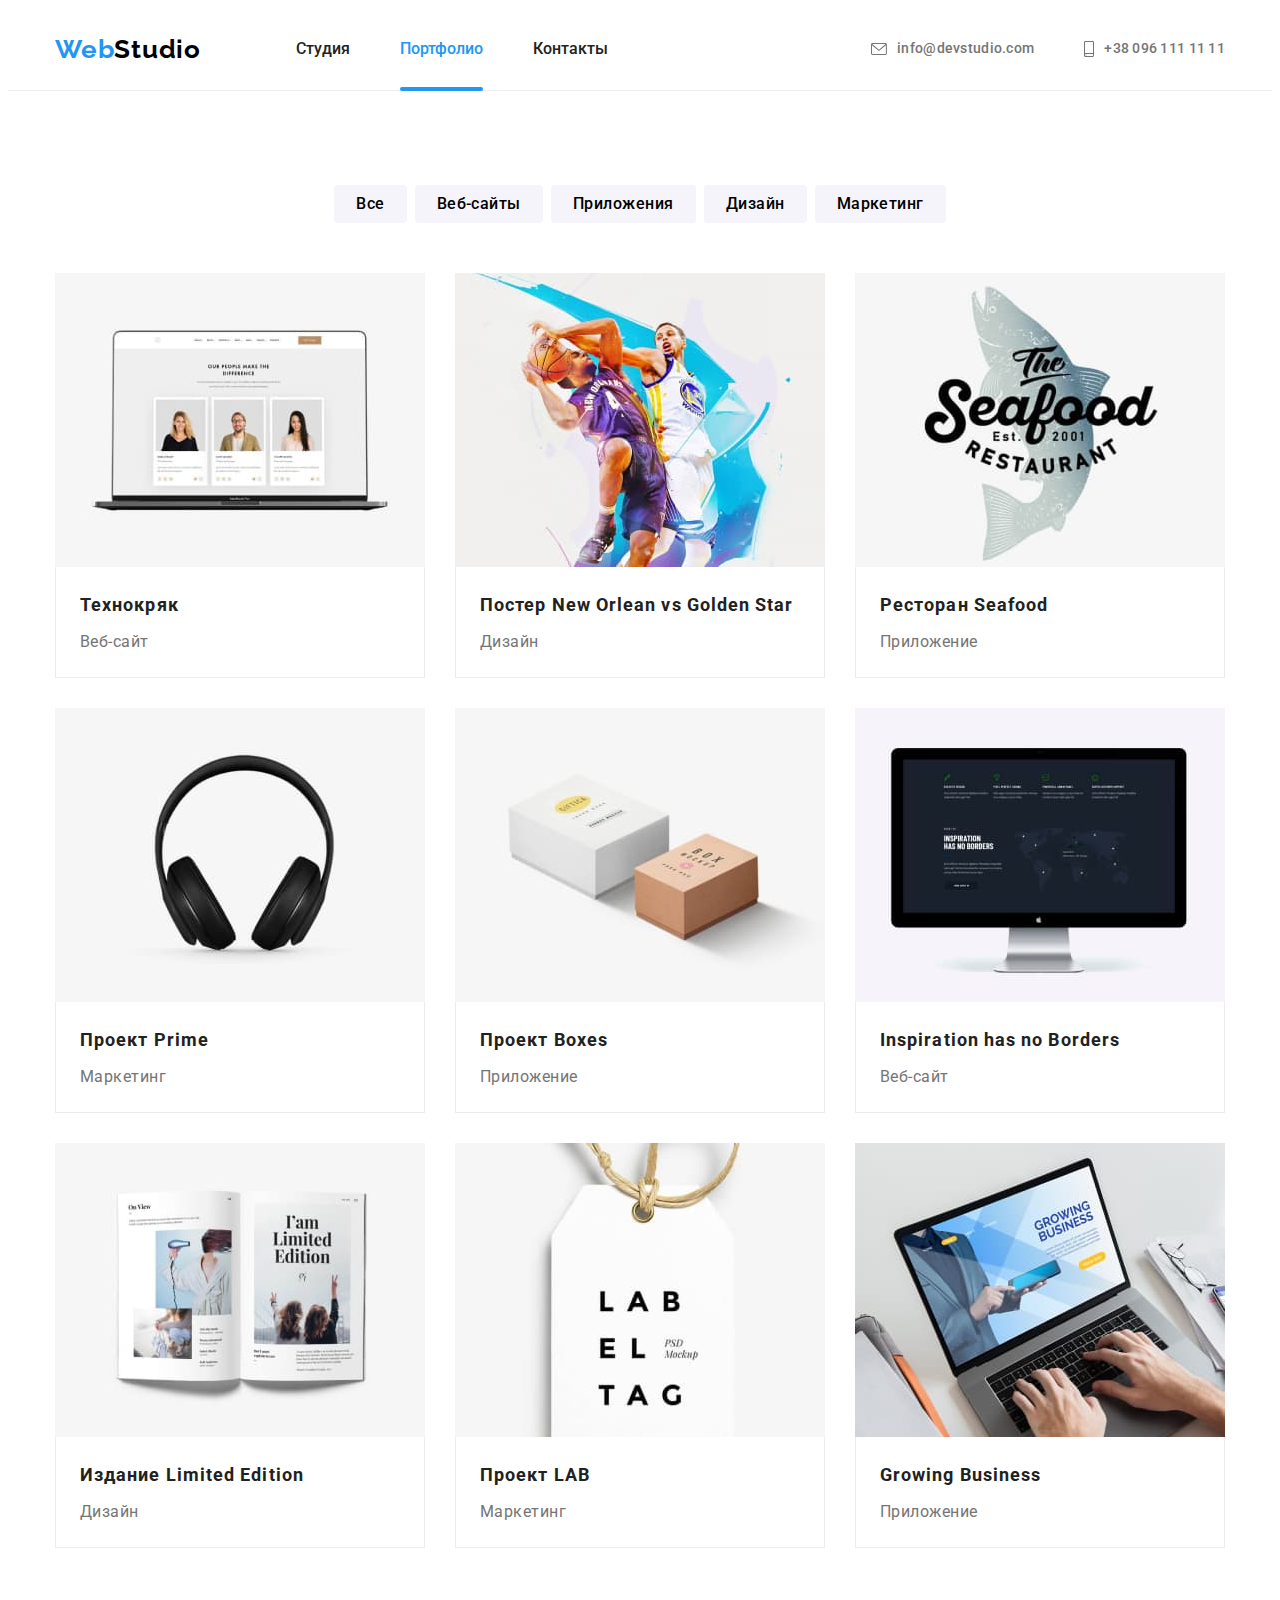
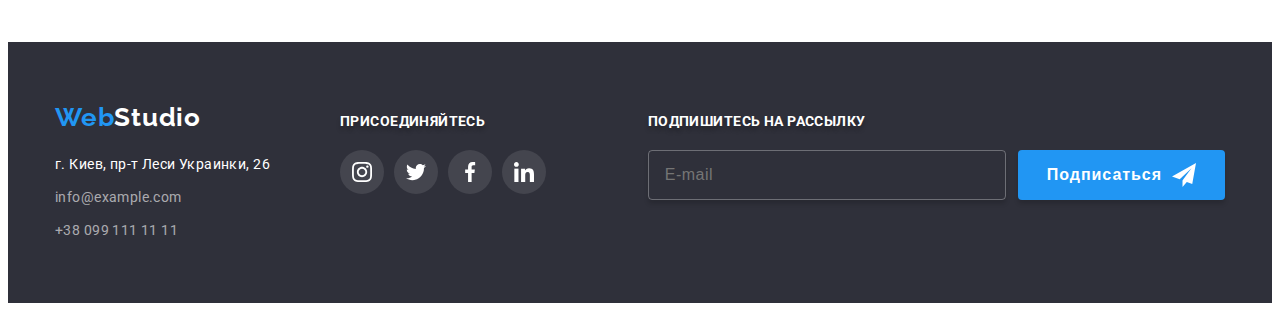
==== portfolio.html @ 084925da "створення" ====
<!DOCTYPE html>
<html lang="ru">

<head>
    <meta charset="UTF-8">
    <meta http-equiv="X-UA-Compatible" content="IE=edge">
    <meta name="viewport" content="width=device-width, initial-scale=1.0">
    <title>Portfolio</title>
    <link rel="preconnect" href="https://fonts.googleapis.com">
    <link rel="preconnect" href="https://fonts.gstatic.com" crossorigin>
    <link
        href="https://fonts.googleapis.com/css2?family=Raleway:wght@700&family=Roboto:wght@400;500;700;900&display=swap"
        rel="stylesheet" />
    <link rel="stylesheet" href="https://cdnjs.cloudflare.com/ajax/libs/modern-normalize/1.1.0/modern-normalize.min.css"
        integrity="sha512-wpPYUAdjBVSE4KJnH1VR1HeZfpl1ub8YT/NKx4PuQ5NmX2tKuGu6U/JRp5y+Y8XG2tV+wKQpNHVUX03MfMFn9Q=="
        crossorigin="anonymous" referrerpolicy="no-referrer" />
    <link rel="stylesheet" href="./css/main.min.css">

</head>

<body>
    <main>
        <!-- HEADER -->
        <header class="header">
            <div class="conteiner header-conteiner">
                <nav class="navigation">
                    <a class="logo link" lang="en" href="./"><span class="link logo-blue">Web</span>Studio</a>
                    <ul class="menu list">
                        <li class="nav-item">
                            <a class="link menu-link" href="index.html">Студия</a>
                        </li>
                        <li class="nav-item">
                            <a class="link menu-link current" href="">Портфолио</a>
                        </li>
                        <li class="nav-item">
                            <a class="link menu-link" href="">Контакты</a>
                        </li>
                    </ul>
                </nav>
                <ul class="contacts-link list">
                    <li class="header-contacts"><a class="mail-link link" href="mailto:info@devstudio.com"><svg
                                class="icon-contacts" width="16" height="12">
                                <use href="./imiges/svg/sprite.svg#icon-envelope"></use>
                            </svg>info@devstudio.com</a></li>
                    <li class="header-contacts"><a class="tel-link link" href="tel:+380961111111"><svg
                                class="icon-contacts" width="10" height="16">
                                <use href="./imiges/svg/sprite.svg#icon-smartphone"></use>
                            </svg>+38 096 111 11 11</a>
                    </li>
                </ul>
            </div>
        </header>
        <section class="section">
            <div class="conteiner">
                <h1 class="visualy-hidden">Портфоліо</h1>
                <!--panel button-->
                <h2 class="visualy-hidden">Панель кнопок</h2>
                <ul class="list menu-button">
                    <li class="btn-list">
                        <button class="btn menu-btn" type="button">Все</button>
                    </li>
                    <li class="btn-list">
                        <button class="btn menu-btn" type="button">Веб-сайты</button>
                    </li>
                    <li class="btn-list">
                        <button class="btn menu-btn" type="button">Приложения</button>
                    </li>
                    <li class="btn-list">
                        <button class="btn menu-btn" type="button">Дизайн</button>
                    </li>
                    <li class="btn-list">
                        <button class=" btn menu-btn" type="button">Маркетинг</button>
                    </li>
                </ul>
                <!--panel pictures-->
                <h2 class="visualy-hidden">Послуги що надаємо</h2>
                <ul class="menu-portfolio">
                    <li class="list portfolio-list">
                        <a class="link portfolio-list-link" href="#">
                            <div class="portfolio-wrapper">
                                <img src="./imiges/portfolio/img-1.jpg" alt="макет сайту на ноутбуку" width="370">
                                <p class="label-portfolio-text">Технокряк это современная площадка распространения
                                    коронавируса. Компании используют эту платформу для цифрового шпионажа и атак на
                                    защищённые сервера конкурентов.</p>
                            </div>
                            <div class="menu-item">
                                <h3 class="production">Технокряк</h3>
                                <p class="production-zone">Веб-сайт</p>
                            </div>
                        </a>
                    </li>
                    <li class="list portfolio-list">
                        <a class="link portfolio-list-link" href="#">
                            <div class="portfolio-wrapper">
                                <img src="./imiges/portfolio/img-2.jpg" alt="2 спортсмени з м'ячем" width="370">
                                <p class="label-portfolio-text">Lorem ipsum dolor sit amet consectetur adipisicing elit.
                                    Rem cumque ut atque odit perspiciatis earum doloribus labore harum laudantium!
                                    Architecto ipsa optio dolores alias, asperiores blanditiis sapiente reiciendis nam
                                    mollitia.</p>
                            </div>
                            <div class="menu-item">
                                <h3 class="production">Постер New Orlean vs Golden Star</h3>
                                <p class="production-zone">Дизайн</p>
                            </div>
                        </a>
                    </li>
                    <li class="list portfolio-list">
                        <a class="link portfolio-list-link" href="#">
                            <div class="portfolio-wrapper">
                                <img src="./imiges/portfolio/img-3.jpg" alt="логотип ресторану" width="370">
                                <p class="label-portfolio-text">Lorem ipsum, dolor sit amet consectetur adipisicing
                                    elit. In, porro qui esse
                                    quisquam, exercitationem illo maxime fugit mollitia ex totam dolore eos aliquam?
                                    Tenetur, dolorum itaque? Tempore, similique? Unde, dicta?</p>
                            </div>
                            <div class="menu-item">
                                <h3 class="production">Ресторан Seafood</h3>
                                <p class="production-zone">Приложение</p>
                            </div>
                        </a>
                    </li>
                    <li class="list portfolio-list">
                        <a class="link portfolio-list-link" href="#">
                            <div class="portfolio-wrapper">
                                <img src="./imiges/portfolio/img-4.jpg" alt="навушники" width="370">
                                <p class="label-portfolio-text">Lorem ipsum dolor sit amet, consectetur adipisicing
                                    elit. Enim iure minima officiis
                                    excepturi assumenda deleniti, et eius labore voluptate consequatur impedit facere
                                    optio itaque. Aliquam at laboriosam non dolorum doloremque!
                                </p>
                            </div>
                            <div class="menu-item">
                                <h3 class="production">Проект Prime</h3>
                                <p class="production-zone">Маркетинг</p>
                            </div>
                        </a>
                    </li>
                    <li class="list portfolio-list">
                        <a class="link portfolio-list-link" href="#">
                            <div class="portfolio-wrapper">
                                <img src="./imiges/portfolio/img-5.jpg" alt="2 коробки біла і коричнева" width="370">
                                <p class="label-portfolio-text">Lorem ipsum dolor sit amet consectetur adipisicing elit.
                                    Quibusdam laborum, expedita
                                    libero sunt corporis voluptate omnis natus at quos odio! Asperiores voluptatum
                                    placeat voluptatem dignissimos tempora, ipsam quos aliquid sunt.</p>
                            </div>
                            <div class="menu-item">
                                <h3 class="production">Проект Boxes</h3>
                                <p class="production-zone">Приложение</p>
                            </div>
                        </a>
                    </li>
                    <li class="list portfolio-list">
                        <a class="link portfolio-list-link" href="#">
                            <div class="portfolio-wrapper">
                                <img src="./imiges/portfolio/img-6.jpg" alt="картинка на моніторі комп'ютера"
                                    width="370">
                                <p class="label-portfolio-text">Lorem ipsum dolor sit amet consectetur adipisicing elit.
                                    Fugiat laborum quidem et
                                    quisquam, sapiente neque incidunt? Asperiores, illo iusto pariatur ad numquam error
                                    omnis animi ut quasi quos tenetur dolores.</p>
                            </div>
                            <div class="menu-item">
                                <h3 class="production" lang="en">Inspiration has no Borders</h3>
                                <p class="production-zone">Веб-сайт</p>
                            </div>
                        </a>
                    </li>
                    <li class="list portfolio-list">
                        <a class="link portfolio-list-link" href="#">
                            <div class="portfolio-wrapper">
                                <img src="./imiges/portfolio/img-7.jpg" alt="журнал в розгорнотому виді" width="370">
                                <p class="label-portfolio-text">Lorem ipsum dolor sit amet, consectetur adipisicing
                                    elit. Facilis expedita inventore
                                    soluta fugiat, aliquid, vel veniam, voluptatibus itaque tempore enim iste impedit
                                    dicta adipisci esse iure? Culpa nam eius aspernatur.</p>
                            </div>
                            <div class="menu-item">
                                <h3 class="production">Издание Limited Edition</h3>
                                <p class="production-zone">Дизайн</p>
                            </div>
                        </a>
                    </li>
                    <li class="list portfolio-list">
                        <a class="link portfolio-list-link" href="#">
                            <div class="portfolio-wrapper">
                                <img src="./imiges/portfolio/img-8.jpg" alt="бірка від чогось" width="370">
                                <p class="label-portfolio-text">Lorem ipsum dolor sit amet, consectetur adipisicing
                                    elit. Rerum error a ut unde nemo
                                    temporibus quidem vero laudantium eius illo neque ex facere harum rem, nesciunt
                                    delectus. Sequi, magni id?</p>
                            </div>
                            <div class="menu-item">
                                <h3 class="production">Проект LAB</h3>
                                <p class="production-zone">Маркетинг</p>
                            </div>
                        </a>
                    </li>
                    <li class="list portfolio-list">
                        <a class="link portfolio-list-link" href="#">
                            <div class="portfolio-wrapper">
                                <img src="./imiges/portfolio/img-9.jpg" alt="людина працює з ноутбуком" width="370">
                                <p class="label-portfolio-text">Lorem ipsum dolor sit amet consectetur adipisicing elit.
                                    Eaque, perferendis odit.
                                    Illo omnis obcaecati ad pariatur tempora dolore quibusdam est fuga nam in alias
                                    provident ea, commodi odio temporibus aspernatur?</p>
                            </div>
                            <div class="menu-item">
                                <h3 class="production">Growing Business</h3>
                                <p class="production-zone">Приложение</p>
                            </div>
                        </a>
                    </li>
                </ul>
            </div>
        </section>
        <footer class="footer">
            <div class="conteiner footer-section">
                <div class="footer-section-nav">
                    <address class="footer-nav">
                        <a class="logo-foot link" lang="en" href="./"><span class="logo-blue link">Web</span>Studio</a>
                        <ul class="list footer-list ">
                            <li class="footer-item">
                                <a class="addres link" href="https://goo.gl/maps/UP7tp5dbjEetq2736" target="_blank"
                                    rel="noopener noreferrer">г. Киев,
                                    пр-т Леси Украинки, 26</a>
                            </li>
                            <li class="footer-item">
                                <a class="contacts link" href="mailto:info@example.com">info@example.com</a>
                            </li>
                            <li class="footer-item">
                                <a class="contacts link" href="tel:+380991111111">+38 099 111 11 11</a>
                            </li>
                        </ul>
                    </address>
                </div>
                <div class="footer-content">
                    <p class="footer-text">присоединяйтесь</p>
                    <ul class="social-list-footer">
                        <li class="list social-list-item">
                            <a href="" class="social-list-link-footer">
                                <svg class="social-list-icon">
                                    <use href="./imiges/svg/sprite.svg#icon-instagram"></use>
                                </svg>
                            </a>
                        </li>
                        <li class="list social-list-item">
                            <a href="" class="social-list-link-footer">
                                <svg class="social-list-icon">
                                    <use href="./imiges/svg/sprite.svg#icon-twitter"></use>
                                </svg>
                            </a>
                        </li>
                        <li class="list social-list-item">
                            <a href="" class="social-list-link-footer">
                                <svg class="social-list-icon">
                                    <use href="./imiges/svg/sprite.svg#icon-facebook"></use>
                                </svg>
                            </a>
                        </li>
                        <li class="list social-list-item">
                            <a href="" class="social-list-link-footer">
                                <svg class="social-list-icon">
                                    <use href="./imiges/svg/sprite.svg#icon-linkedin"></use>
                                </svg>
                            </a>
                        </li>
                    </ul>
                </div>
                <div class="footer-form">
                    <p class="footer-text">Подпишитесь на рассылку</p>
                    <form class="footer-form-label">
                        <label>
                            <input class="footer-input" type="email" name="user-mail" required placeholder="E-mail" />
                        </label>
                        <button class="footer-button" type="submit">Подписаться
                            <svg class="footer-icon" width="24" height="24">
                                <use href="./imiges/svg/sprite.svg#icon-send"></use>
                            </svg>
                        </button>
                    </form>
                </div>
            </div>
        </footer>
    </main>
</body>

</html>
---- css/main.min.css ----
:root{--main-font:"Roboto", sans-serif;--secondary-font:"Raleway", sans-serif;--text-color:#000;--main-color: #212121;--secondary-color: #ffffff;--accent-color: #2196f3;--p-text-color: #757575;--hero-footer-color: #2f303a;--our-team-color: #f5f4fa;--footer-link-color: rgba(255, 255, 255, 0.6);--border-color: #ececec;--description-color: #a8a8a8;--label-background-color: rgba(33, 150, 243, 0.9);--button-focus-color: #188ce8;--animation: 250ms cubic-bezier(0.4, 0, 0.2, 1)}.visualy-hidden{position:absolute;clip:rect(0 0 0 0);width:1px;height:1px;margin:-1px}html{box-sizing:border-box}*,*::after,*::before{box-sizing:inherit}h1,h2,h3,h4,h5,h6,p{margin-top:0;margin-bottom:0}ul,ol{margin-top:0;margin-bottom:0;padding-left:0}.list{list-style:none}.link{text-decoration:none;color:inherit}img{display:block;max-width:100%;height:auto}address{font-style:normal}text{color:var(--main-color)}body{font-family:var(--main-font)}.section{padding-top:94px;padding-bottom:94px}.conteiner{width:1200px;margin:0 auto;padding-left:15px;padding-right:15px}.section-title{margin-bottom:50px;font-weight:700;font-size:36px;line-height:1.16;text-align:center;letter-spacing:0.03em}.btn{display:block;font-family:inherit;border:none;background-color:transparent;cursor:pointer;color:inherit}.logo{margin-right:95px;font-family:var(--secondary-font);font-weight:700;font-size:26px;line-height:1.19;letter-spacing:0.03em;color:var(--text-color)}.backdrop{position:fixed;top:0;left:0;width:100vw;height:100vh;background-color:rgba(0,0,0,0.2);transition:opacity var(--animation),visibility var(--animation)}.is-hidden{opacity:0;visibility:hidden;pointer-events:none}.modal{position:absolute;top:50%;left:50%;transform:translate(-50%, -50%);width:528px;height:580px;background:var(--secondary-color);box-shadow:0px 1px 3px rgba(0,0,0,0.12),0px 1px 1px rgba(0,0,0,0.14),0px 2px 1px rgba(0,0,0,0.2);border-radius:4px;padding:40px}.close-btn{position:absolute;top:8px;right:8px;width:30px;height:30px;border-radius:50%;padding:0;background-color:transparent;border:1px solid rgba(0,0,0,0.1);cursor:pointer}.icon-close{display:block;margin:0 auto}.icon-close:hover,.icon-close:focus{fill:var(--accent-color)}.modal-form{display:flex;flex-direction:column}.modal-form-head{font-weight:700;font-size:20px;line-height:1.15;text-align:center;letter-spacing:0.03em;margin-bottom:16px;color:var(--main-color)}.modal-form-field{font-size:12px;line-height:1.16;letter-spacing:0.01em;margin-bottom:12px;display:block;color:var(--p-text-color)}.modal-form-input-wrapper{position:relative;display:block}.modal-label{display:block;margin-top:4px;margin-bottom:4px}.modal-form-input{width:100%;height:40px;border:1px solid rgba(33,33,33,0.2);border-radius:4px;padding-left:42px;cursor:pointer;transition:border-color var(--animation)}.modal-form-input:hover,.modal-form-input:focus{outline:none;border-color:var(--accent-color)}.modal-form-icon{position:absolute;left:12px;top:50%;transform:translateY(-50%);display:block;cursor:pointer;transition:var(--animation)}.modal-form-input:hover+.modal-form-icon,.modal-form-input:focus+.modal-form-icon{fill:var(--accent-color)}.modal-form-message{width:100%;height:120px;margin-top:4px;border:1px solid rgba(33,33,33,0.2);border-radius:4px;padding:12px 16px;resize:none;cursor:pointer;transition:border-color var(--animation)}.modal-form-message:hover,.modal-form-message:focus{outline:none;border-color:var(--accent-color)}.modal-form-message::placeholder{line-height:1.14;letter-spacing:0.01em;color:rgba(117,117,117,0.5)}.modal-checkbox:checked+.modal-checkbox-label::before{background-image:url(../imiges/svg/icon-check.svg);border:none}.modal-checkbox:focus+.modal-checkbox-label::before{outline:1px solid var(--accent-color)}.modal-checkbox{border:2px solid var(--p-text-color)}.modal-checkbox-label{font-family:Roboto;font-weight:400;line-height:1.71;letter-spacing:0.03em;font-size:14px;color:var(--p-text-color);display:flex;align-items:center;justify-content:center;margin-bottom:20px;background-position:center;background-size:cover;background-repeat:no-repeat}.modal-checkbox-label::before{display:block;content:'';width:15px;height:14px;border:1px solid var(--p-text-color);cursor:pointer;border-radius:2px;margin-right:7px}.modal-label-link{line-height:1.71;letter-spacing:0.03em;text-decoration-line:underline;color:var(--accent-color)}.modal-form-btn{background:var(--accent-color);box-shadow:0px 4px 4px rgba(0,0,0,0.15);border-radius:4px;font-family:Roboto;border:none;font-weight:700;font-size:16px;line-height:1.87;letter-spacing:0.06em;color:var(--secondary-color);margin:0 auto;padding:10px 55px;cursor:pointer;transition:box-shadow var(--animation),background var(--animation)}.modal-form-btn:hover,.modal-form-btn:focus{background:var(--button-focus-color)}.header{background-color:var(--secondary-color);border-bottom:1px solid var(--border-color)}.header-conteiner{display:flex;align-items:center;margin-left:auto}.navigation{display:flex;align-items:center}.logo-blue{color:var(--accent-color)}.menu{display:flex;align-items:center}.contacts-link{display:flex;align-items:center;margin-left:auto}.header-contacts+.header-contacts{margin-left:50px}.menu-list{display:inline-block}.nav-item+.nav-item{margin-left:50px}.menu-link{display:block;padding-top:32px;padding-bottom:32px;font-weight:500;line-height:1.14;color:var(--main-color);position:relative;transition:color var(--animation)}.menu-link:hover,.menu-link:focus{color:var(--accent-color)}.menu-link.current{color:var(--accent-color)}.mail-link,.tel-link{display:flex;align-items:center;font-weight:500;font-size:14px;line-height:1.14;letter-spacing:0.02em;color:var(--p-text-color);transition:color var(--animation)}.mail-link:hover,.mail-link:focus,.tel-link:hover,.tel-link:focus{color:var(--accent-color);fill:var(--accent-color)}.icon-contacts{margin:0 10px 0 0;fill:currentColor}.current::after{content:'';display:block;position:absolute;width:100%;height:4px;background-color:var(--accent-color);bottom:-1px;border-radius:2px}.hero{background:var(--hero-footer-color);padding-top:200px;padding-bottom:200px;background-image:linear-gradient(rgba(47,48,58,0.4), rgba(47,48,58,0.4)),url(../imiges/fontimige/img-hero.jpg);background-size:cover;background-position:center;background-repeat:no-repeat}.hero .conteiner{width:694px;text-align:center}.hero-title{margin-bottom:30px;font-weight:900;font-size:44px;line-height:1.36;letter-spacing:0.06em;text-transform:uppercase;color:var(--secondary-color)}.modal-btn{padding-top:10px 32px;margin:0 auto;font-weight:700;font-size:16px;line-height:1.87;letter-spacing:0.06em;color:var(--secondary-color);background-color:var(--accent-color);width:200px;height:50px;box-shadow:0px 4px 4px rgba(0,0,0,0.15);border-radius:4px;transition:background var(--animation),box-shadow var(--animation)}.modal-btn:hover,.modal-btn:focus{background:#188ce8}.icon-description{display:flex;align-items:center;justify-content:center;margin-bottom:30px;background-color:var(--our-team-color);height:120px}.about-title{display:flex}.about:not(:first-child){margin-left:30px}.content{display:block;flex-basis:calc((100% - 3 * 30px)/4)}.about-main{text-transform:uppercase;margin-bottom:10px;font-weight:700;font-size:14px;line-height:1.14;letter-spacing:0.03em}.about-main-text{font-weight:400;font-size:14px;line-height:1.71;letter-spacing:0.03em;color:var(--p-text-color)}.section-work{padding-bottom:94px}.working-moments{font-weight:700;font-size:36px;line-height:1.16;text-align:center;letter-spacing:0.03em}.working-title-list{display:flex;flex-basis:calc((100% -2*30px)/3);position:relative}.working-title-list:not(:first-child){margin-left:30px}.label{position:absolute;display:flex;align-items:center;justify-content:center;font-weight:700;line-height:1.14;letter-spacing:0.03em;text-transform:uppercase;background-color:rgba(47,48,58,0.8);color:var(--secondary-color);height:70px;width:100%;bottom:0}.team-list{display:flex}.team{font-weight:700;font-size:36px;line-height:1.16;text-align:center;letter-spacing:0.03em}.team-color{background-color:var(--our-team-color)}.team-list{display:flex;flex-wrap:wrap;flex-basis:calc((100% - 3*30px) / 4);margin-top:-30px;margin-left:-30px}.team-item{padding:30px;background-color:var(--secondary-color);text-align:center}.iteam-list{margin-top:30px;margin-left:30px;box-shadow:0px 1px 3px rgba(0,0,0,0.12),0px 1px 1px rgba(0,0,0,0.14),0px 2px 1px rgba(0,0,0,0.2);border-radius:0px 0px 4px 4px}.team-name{font-weight:500;font-size:16px;line-height:1.19;letter-spacing:0.03em;margin-bottom:10px}.time-position{margin-top:10px;font-size:16px;line-height:1.19;letter-spacing:0.03em;color:var(--p-text-color)}.social-list{display:flex;justify-content:space-between;margin-top:16px}.social-list-icon{width:20px;height:20px}.social-list-link{display:flex;justify-content:center;align-items:center;width:44px;height:44px;border-radius:50%;fill:currentColor;color:var(--description-color);transition:background-color var(--animation),fill var(--animation)}.social-list-link:hover,.social-list-link:focus{fill:var(--secondary-color);background-color:var(--accent-color)}.clients-list-item{margin-top:30px;margin-left:30px}.clients-list{display:flex;flex-wrap:wrap;flex-basis:calc((100% - 6*30px) / 6);margin-top:-30px;margin-left:-30px}.clients-link{display:flex;justify-content:center;align-items:center;width:170px;height:92px;fill:currentColor;color:var(--description-color);border:1px solid #afb1b8;border-radius:4px;transition:fill var(--animation),border-color var(--animation)}.clients-link:hover,.clients-link:focus{fill:var(--accent-color);border-color:var(--accent-color)}.footer{background-color:var(--hero-footer-color);padding-top:60px;padding-bottom:60px}.footer-section{display:flex;align-items:baseline}.footer-nav{margin-left:50px;margin:auto;font-style:inherit}.logo-foot{font-family:var(--secondary-font);font-weight:700;font-size:26px;line-height:1.19;letter-spacing:0.03em;color:var(--secondary-color)}.footer-list{margin-top:20px}.footer-item:not(:first-child){margin-top:9px}.contacts,.addres{font-style:normal;font-weight:400;font-size:14px;line-height:1.71;letter-spacing:0.03em;transition:color var(--animation)}.addres{color:var(--secondary-color)}.contacts{color:var(--footer-link-color)}.addres:hover,.addres:focus{color:var(--secondary-color)}.contacts:hover,.contacts:focus{color:var(--secondary-color)}.footer-content{margin-left:70px}.footer-text{font-weight:700;font-size:14px;line-height:1.14;letter-spacing:0.03em;text-transform:uppercase;color:var(--secondary-color);text-shadow:#000000 1px 1px 0, #000000 -1px -1px 0, #000000 -1px 1px 0, #000000 1px -1px 0;text-shadow:0px 4px 4px rgba(0,0,0,0.25)}.social-list-footer{display:flex;width:206px;justify-content:space-between;margin-top:20px}.social-list-link-footer{display:flex;justify-content:center;align-items:center;width:44px;height:44px;border-radius:50%;background-color:rgba(255,255,255,0.1);fill:var(--secondary-color);color:var(--contrast-color);transition:background-color var(--animation)}.social-list-link-footer:hover,.social-list-link-footer:focus{fill:var(--secondary-color);background-color:var(--accent-color)}.footer-form{margin-left:auto}.footer-form-label{display:flex;align-items:center;margin-top:20px}.footer-input{background-color:inherit;border:1px solid rgba(255,255,255,0.3);box-shadow:0px 4px 4px rgba(0,0,0,0.15);border-radius:4px;width:358px;height:50px;padding-left:16px;font-size:16px;line-height:1.25;letter-spacing:0.03em;color:var(--secondary-color);display:flex;align-items:center}.footer-button{display:inline-flex;align-items:center;background:var(--accent-color);padding:10px 29px;box-shadow:0px 4px 4px rgba(0,0,0,0.15);border-radius:4px;font-weight:700;font-size:16px;line-height:1.87;letter-spacing:0.06em;color:var(--secondary-color);cursor:pointer;margin-left:12px;border:none;transition:box-shadow var(--animation),background var(--animation)}.footer-button:focus,.footer-button:hover{box-shadow:0px 4px 4px rgba(0,0,0,0.15);background:var(--button-focus-color)}.footer-icon{fill:var(--secondary-color);margin-left:10px}.menu-button{display:flex;justify-content:center;margin-bottom:50px}.btn-list:not(:first-child){margin-left:8px}.menu-link.current{color:var(--accent-color)}.menu-btn{font-family:var(--main-font);padding:6px 22px;font-weight:500;font-size:16px;line-height:1.62;letter-spacing:0.03em;background:var(--our-team-color);border-radius:4px;transition:background var(--animation),box-shadow var(--animation),color var(--animation)}.menu-btn:hover,.menu-btn:focus{background-color:var(--accent-color);box-shadow:0px 3px 1px rgba(0,0,0,0.1),0px 1px 2px rgba(0,0,0,0.08),0px 2px 2px rgba(0,0,0,0.12);color:var(--secondary-color)}.btn-list.current{background:var(--accent-color);color:var(--secondary-color)}.menu-portfolio{display:flex;flex-wrap:wrap;margin-left:-30px;margin-top:-30px}.portfolio-list{margin-left:30px;margin-top:30px;flex-basis:calc((100% - 90px) / 3)}.portfolio-list-link{display:block;transition:background var(--animation),box-shadow var(--animation)}.portfolio-list-link:hover,.portfolio-list-link:focus{background:var(--contrast-color);box-sizing:border-box;box-shadow:0px 1px 1px rgba(0,0,0,0.12),0px 4px 4px rgba(0,0,0,0.06),1px 4px 6px rgba(0,0,0,0.16)}.portfolio-wrapper{position:relative;overflow:hidden}.label-portfolio-text{font-size:18px;line-height:1.56;background-color:var(--label-background-color);letter-spacing:0.03em;color:#ffffff;position:absolute;top:0;left:0;width:100%;height:100%;overflow:hidden;transform:translateY(101%);transition:transform var(--animation);padding:63px 24px}.portfolio-list-link:hover .label-portfolio-text,.portfolio-list-link:focus .label-portfolio-text{transform:translateY(0%)}.menu-item{padding:20px 24px;border-left:1px solid var(--border-color);border-right:1px solid var(--border-color);border-bottom:1px solid var(--border-color)}.production{margin-bottom:4px;font-weight:700;font-size:18px;line-height:2;letter-spacing:0.06em;color:var(--main-color)}.production-zone{font-size:16px;line-height:1.88;letter-spacing:0.03em;color:var(--p-text-color)}
/*# sourceMappingURL=main.min.css.map */
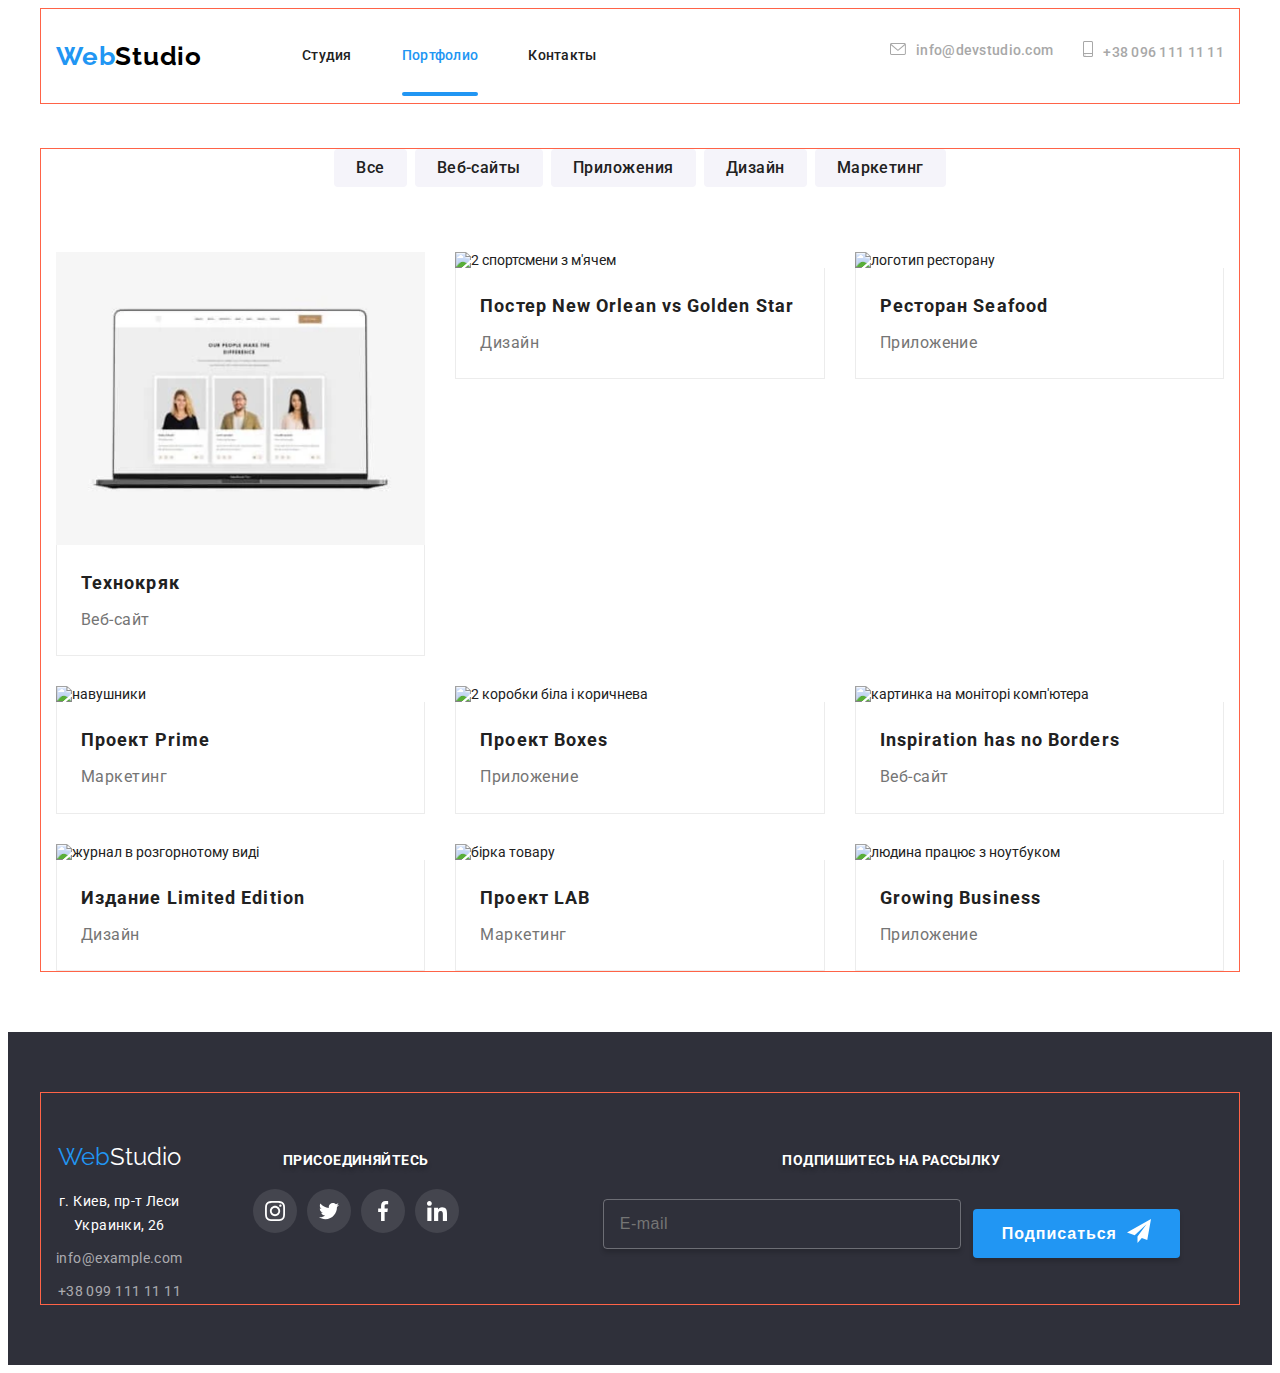
==== commit ac381938: "дз8" ====
--- a/portfolio.html
+++ b/portfolio.html
@@ -18,11 +18,11 @@
 
 </head>
 
-<body>
+<body style="overflow-x: hidden;">
     <main>
         <!-- HEADER -->
         <header class="header">
-            <div class="conteiner header-conteiner">
+            <div class="container header-container">
                 <nav class="navigation">
                     <a class="logo link" lang="en" href="./"><span class="link logo-blue">Web</span>Studio</a>
                     <ul class="menu list">
@@ -50,8 +50,8 @@
                 </ul>
             </div>
         </header>
-        <section class="section">
-            <div class="conteiner">
+        <section class="section portfolio-section">
+            <div class="container">
                 <h1 class="visualy-hidden">Портфоліо</h1>
                 <!--panel button-->
                 <h2 class="visualy-hidden">Панель кнопок</h2>
@@ -74,11 +74,33 @@
                 </ul>
                 <!--panel pictures-->
                 <h2 class="visualy-hidden">Послуги що надаємо</h2>
-                <ul class="menu-portfolio">
-                    <li class="list portfolio-list">
-                        <a class="link portfolio-list-link" href="#">
-                            <div class="portfolio-wrapper">
-                                <img src="./imiges/portfolio/img-1.jpg" alt="макет сайту на ноутбуку" width="370">
+                <ul class="menu-portfolio   ">
+                    <li class="list portfolio-list">
+                        <a class="link portfolio-list-link" href="#">
+                            <div class="portfolio-wrapper">
+                                <picture>
+                                    <source media="(min-width: 1200px)" srcset="
+                                        ./images/desktope/portfolio/img_desktope.webp   1x,
+                                        ./images/desktope/portfolio/img_desktope@2x.webp 2x
+                                        " type="image/webp" />
+                                    <source media="(min-width: 1200px)" srcset="
+                                        ./images/desktope/portfolio/img_desktope.jpg    1x,
+                                        ./images/desktope/portfolio/img_desktope.@2x.jpg 2x" />
+                                    <source media="(min-width: 768px)" srcset="
+                                        ./images/tablet/portfolio/img_tablet.webp    1x,
+                                        ./images/tablet/portfolio/img_tablet.webp 2x
+                                        " type="image/webp" />
+                                    <source media="(min-width: 768px)" srcset="
+                                        ./images/tablet/portfolio/img_tablet.jpg    1x,
+                                        ./images/tablet/portfolio/img_tablet@2x.jpg 2x" />
+                                    <source media="(min-width:260px)" srcset="
+                                        ./images/mobile/portfolio/img_mobile.webp    1x,
+                                        ./images/mobile/portfolio/img_mobile@2x.webp 2x" type="image/webp" />
+                                    <source media="(min-width:260px)" srcset="
+                                        ./images/mobile/portfolio/img_mobile.jpg    1x,
+                                        ./images/mobile/portfolio/img_mobile@2x.jpg 2x" />
+                                    <img src="./images/mobile/portfolio/img_mobile.jpg" alt="макет сайту на ноутбуку">
+                                </picture>
                                 <p class="label-portfolio-text">Технокряк это современная площадка распространения
                                     коронавируса. Компании используют эту платформу для цифрового шпионажа и атак на
                                     защищённые сервера конкурентов.</p>
@@ -92,7 +114,30 @@
                     <li class="list portfolio-list">
                         <a class="link portfolio-list-link" href="#">
                             <div class="portfolio-wrapper">
-                                <img src="./imiges/portfolio/img-2.jpg" alt="2 спортсмени з м'ячем" width="370">
+                                <picture>
+                                    <source media="(min-width: 1200px)" srcset="
+                                        ./images/desktope/portfolio/img_desktope1.webp    1x,
+                                        ./images/desktope/portfolio/img_desktope1@2x.webp 2x
+                                        " type="image/webp" />
+                                    <source media="(min-width: 1200px)" srcset="
+                                        ./images/desktope/portfolio/img_desktope1.jpg    1x,
+                                        ./images/desktope/portfolio/img_desktope1.@2x.jpg 2x" />
+                                    <source media="(min-width: 768px)" srcset="
+                                        ./images/tablet/portfolio/img_tablet1.webp    1x,
+                                        ./images/tablet/portfolio/img_tablet1@2x.webp 2x
+                                        " type="image/webp" />
+                                    <source media="(min-width: 768px)" srcset="
+                                        ./images/tablet/portfolio/img_tablet1.jpg    1x,
+                                        ./images/tablet/portfolio/img_tablet1@2x.jpg 2x" />
+                                    <source media="(min-width:260px)" srcset="
+                                        ./images/mobile/portfolio/img_mobile1.webp    1x,
+                                        ./images/mobile/portfolio/img_mobile1@2x.webp 2x" type="image/webp" />
+                                    <source media="(min-width:260px)" srcset="
+                                        ./images/mobile/portfolio/img_mobile1.jpg    1x,
+                                        ./images/mobile/portfolio/img_mobile1@2x.jpg 2x" />
+                                    <img src="./images/mobile/portfolio/img_mobile1.jpg" alt="2 спортсмени з м'ячем">
+                                </picture>
+
                                 <p class="label-portfolio-text">Lorem ipsum dolor sit amet consectetur adipisicing elit.
                                     Rem cumque ut atque odit perspiciatis earum doloribus labore harum laudantium!
                                     Architecto ipsa optio dolores alias, asperiores blanditiis sapiente reiciendis nam
@@ -107,7 +152,29 @@
                     <li class="list portfolio-list">
                         <a class="link portfolio-list-link" href="#">
                             <div class="portfolio-wrapper">
-                                <img src="./imiges/portfolio/img-3.jpg" alt="логотип ресторану" width="370">
+                                <picture>
+                                    <source media="(min-width: 1200px)" srcset="
+                                        ./images/desktope/portfolio/img_desktope2.webp    1x,
+                                        ./images/desktope/portfolio/img_desktope2@2x.webp 2x
+                                        " type="image/webp" />
+                                    <source media="(min-width: 1200px)" srcset="
+                                        ./images/desktope/portfolio/img_desktope2.jpg    1x,
+                                        ./images/desktope/portfolio/img_desktope2.@2x.jpg 2x" />
+                                    <source media="(min-width: 768px)" srcset="
+                                        ./images/tablet/portfolio/img_tablet2.webp    1x,
+                                        ./images/tablet/portfolio/img_tablet2@2x.webp 2x
+                                        " type="image/webp" />
+                                    <source media="(min-width: 768px)" srcset="
+                                        ./images/tablet/portfolio/img_tablet2.jpg    1x,
+                                        ./images/tablet/portfolio/img_tablet2@2x.jpg 2x" />
+                                    <source media="(min-width:260px)" srcset="
+                                        ./images/mobile/portfolio/img_mobile2.webp    1x,
+                                        ./images/mobile/portfolio/img_mobile2@2x.webp 2x" type="image/webp" />
+                                    <source media="(min-width:260px)" srcset="
+                                        ./images/mobile/portfolio/img_mobile2.jpg    1x,
+                                        ./images/mobile/portfolio/img_mobile2@2x.jpg 2x" />
+                                    <img src="./images/mobile/portfolio/img_mobile2.jpg" alt="логотип ресторану">
+                                </picture>
                                 <p class="label-portfolio-text">Lorem ipsum, dolor sit amet consectetur adipisicing
                                     elit. In, porro qui esse
                                     quisquam, exercitationem illo maxime fugit mollitia ex totam dolore eos aliquam?
@@ -122,7 +189,29 @@
                     <li class="list portfolio-list">
                         <a class="link portfolio-list-link" href="#">
                             <div class="portfolio-wrapper">
-                                <img src="./imiges/portfolio/img-4.jpg" alt="навушники" width="370">
+                                <picture>
+                                    <source media="(min-width: 1200px)" srcset="
+                                        ./images/desktope/portfolio/img_desktope3.webp    1x,
+                                        ./images/desktope/portfolio/img_desktope3@2x.webp 2x
+                                        " type="image/webp" />
+                                    <source media="(min-width: 1200px)" srcset="
+                                        ./images/desktope/portfolio/img_desktope3.jpg    1x,
+                                        ./images/desktope/portfolio/img_desktope3.@2x.jpg 2x" />
+                                    <source media="(min-width: 768px)" srcset="
+                                        ./images/tablet/portfolio/img_tablet3.webp    1x,
+                                        ./images/tablet/portfolio/img_tablet3@2x.webp 2x
+                                        " type="image/webp" />
+                                    <source media="(min-width: 768px)" srcset="
+                                        ./images/tablet/portfolio/img_tablet3.jpg    1x,
+                                        ./images/tablet/portfolio/img_tablet3@2x.jpg 2x" />
+                                    <source media="(min-width:260px)" srcset="
+                                        ./images/mobile/portfolio/img_mobile3.webp    1x,
+                                        ./images/mobile/portfolio/img_mobile3@2x.webp 2x" type="image/webp" />
+                                    <source media="(min-width:260px)" srcset="
+                                        ./images/mobile/portfolio/img_mobile3.jpg    1x,
+                                        ./images/mobile/portfolio/img_mobile3@2x.jpg 2x" />
+                                    <img src="./images/mobile/portfolio/img_mobile3.jpg" alt="навушники">
+                                </picture>
                                 <p class="label-portfolio-text">Lorem ipsum dolor sit amet, consectetur adipisicing
                                     elit. Enim iure minima officiis
                                     excepturi assumenda deleniti, et eius labore voluptate consequatur impedit facere
@@ -138,7 +227,30 @@
                     <li class="list portfolio-list">
                         <a class="link portfolio-list-link" href="#">
                             <div class="portfolio-wrapper">
-                                <img src="./imiges/portfolio/img-5.jpg" alt="2 коробки біла і коричнева" width="370">
+                                <picture>
+                                    <source media="(min-width: 1200px)" srcset="
+                                        ./images/desktope/portfolio/img_desktope4.webp    1x,
+                                        ./images/desktope/portfolio/img_desktope4@2x.webp 2x
+                                        " type="image/webp" />
+                                    <source media="(min-width: 1200px)" srcset="
+                                        ./images/desktope/portfolio/img_desktope4.jpg    1x,
+                                        ./images/desktope/portfolio/img_desktope4.@2x.jpg 2x" />
+                                    <source media="(min-width: 768px)" srcset="
+                                        ./images/tablet/portfolio/img_tablet4.webp    1x,
+                                        ./images/tablet/portfolio/img_tablet4@2x.webp 2x
+                                        " type="image/webp" />
+                                    <source media="(min-width: 768px)" srcset="
+                                        ./images/tablet/portfolio/img_tablet4.jpg    1x,
+                                        ./images/tablet/portfolio/img_tablet4@2x.jpg 2x" />
+                                    <source media="(min-width:260px)" srcset="
+                                        ./images/mobile/portfolio/img_mobile4.webp    1x,
+                                        ./images/mobile/portfolio/img_mobile4@2x.webp 2x" type="image/webp" />
+                                    <source media="(min-width:260px)" srcset="
+                                        ./images/mobile/portfolio/img_mobile4.jpg    1x,
+                                        ./images/mobile/portfolio/img_mobile4@2x.jpg 2x" />
+                                    <img src="./images/mobile/portfolio/img_mobile4.jpg"
+                                        alt="2 коробки біла і коричнева">
+                                </picture>
                                 <p class="label-portfolio-text">Lorem ipsum dolor sit amet consectetur adipisicing elit.
                                     Quibusdam laborum, expedita
                                     libero sunt corporis voluptate omnis natus at quos odio! Asperiores voluptatum
@@ -153,8 +265,30 @@
                     <li class="list portfolio-list">
                         <a class="link portfolio-list-link" href="#">
                             <div class="portfolio-wrapper">
-                                <img src="./imiges/portfolio/img-6.jpg" alt="картинка на моніторі комп'ютера"
-                                    width="370">
+                                <picture>
+                                    <source media="(min-width: 1200px)" srcset="
+                                        ./images/desktope/portfolio/img_desktope5.webp    1x,
+                                        ./images/desktope/portfolio/img_desktope5@2x.webp 2x
+                                        " type="image/webp" />
+                                    <source media="(min-width: 1200px)" srcset="
+                                        ./images/desktope/portfolio/img_desktope5.jpg    1x,
+                                        ./images/desktope/portfolio/img_desktope5.@2x.jpg 2x" />
+                                    <source media="(min-width: 768px)" srcset="
+                                        ./images/tablet/portfolio/img_tablet5.webp    1x,
+                                        ./images/tablet/portfolio/img_tablet5@2x.webp 2x
+                                        " type="image/webp" />
+                                    <source media="(min-width: 768px)" srcset="
+                                        ./images/tablet/portfolio/img_tablet5.jpg    1x,
+                                        ./images/tablet/portfolio/img_tablet5@2x.jpg 2x" />
+                                    <source media="(min-width:260px)" srcset="
+                                        ./images/mobile/portfolio/img_mobile5.webp    1x,
+                                        ./images/mobile/portfolio/img_mobile5@2x.webp 2x" type="image/webp" />
+                                    <source media="(min-width:260px)" srcset="
+                                        ./images/mobile/portfolio/img_mobile5.jpg    1x,
+                                        ./images/mobile/portfolio/img_mobile5@2x.jpg 2x" />
+                                    <img src="./images/mobile/portfolio/img_mobile5.jpg"
+                                        alt="картинка на моніторі комп'ютера">
+                                </picture>
                                 <p class="label-portfolio-text">Lorem ipsum dolor sit amet consectetur adipisicing elit.
                                     Fugiat laborum quidem et
                                     quisquam, sapiente neque incidunt? Asperiores, illo iusto pariatur ad numquam error
@@ -169,7 +303,30 @@
                     <li class="list portfolio-list">
                         <a class="link portfolio-list-link" href="#">
                             <div class="portfolio-wrapper">
-                                <img src="./imiges/portfolio/img-7.jpg" alt="журнал в розгорнотому виді" width="370">
+                                <picture>
+                                    <source media="(min-width: 1200px)" srcset="
+                                        ./images/desktope/portfolio/img_desktope6.webp    1x,
+                                        ./images/desktope/portfolio/img_desktope6@2x.webp 2x
+                                        " type="image/webp" />
+                                    <source media="(min-width: 1200px)" srcset="
+                                        ./images/desktope/portfolio/img_desktope6.jpg    1x,
+                                        ./images/desktope/portfolio/img_desktope6.@2x.jpg 2x" />
+                                    <source media="(min-width: 768px)" srcset="
+                                        ./images/tablet/portfolio/img_tablet6.webp    1x,
+                                        ./images/tablet/portfolio/img_tablet6@2x.webp 2x
+                                        " type="image/webp" />
+                                    <source media="(min-width: 768px)" srcset="
+                                        ./images/tablet/portfolio/img_tablet6.jpg    1x,
+                                        ./images/tablet/portfolio/img_tablet6@2x.jpg 2x" />
+                                    <source media="(min-width:260px)" srcset="
+                                        ./images/mobile/portfolio/img_mobile6.webp    1x,
+                                        ./images/mobile/portfolio/img_mobile6@2x.webp 2x" type="image/webp" />
+                                    <source media="(min-width:260px)" srcset="
+                                        ./images/mobile/portfolio/img_mobile6.jpg    1x,
+                                        ./images/mobile/portfolio/img_mobile6@2x.jpg 2x" />
+                                    <img src="./images/mobile/portfolio/img_mobile6.jpg"
+                                        alt="журнал в розгорнотому виді">
+                                </picture>
                                 <p class="label-portfolio-text">Lorem ipsum dolor sit amet, consectetur adipisicing
                                     elit. Facilis expedita inventore
                                     soluta fugiat, aliquid, vel veniam, voluptatibus itaque tempore enim iste impedit
@@ -184,7 +341,29 @@
                     <li class="list portfolio-list">
                         <a class="link portfolio-list-link" href="#">
                             <div class="portfolio-wrapper">
-                                <img src="./imiges/portfolio/img-8.jpg" alt="бірка від чогось" width="370">
+                                <picture>
+                                    <source media="(min-width: 1200px)" srcset="
+                                        ./images/desktope/portfolio/img_desktope7.webp    1x,
+                                        ./images/desktope/portfolio/img_desktope7@2x.webp 2x
+                                        " type="image/webp" />
+                                    <source media="(min-width: 1200px)" srcset="
+                                        ./images/desktope/portfolio/img_desktope7.jpg    1x,
+                                        ./images/desktope/portfolio/img_desktope7.@2x.jpg 2x" />
+                                    <source media="(min-width: 768px)" srcset="
+                                        ./images/tablet/portfolio/img_tablet7.webp    1x,
+                                        ./images/tablet/portfolio/img_tablet7@2x.webp 2x
+                                        " type="image/webp" />
+                                    <source media="(min-width: 768px)" srcset="
+                                        ./images/tablet/portfolio/img_tablet7.jpg    1x,
+                                        ./images/tablet/portfolio/img_tablet7@2x.jpg 2x" />
+                                    <source media="(min-width:260px)" srcset="
+                                        ./images/mobile/portfolio/img_mobile7.webp    1x,
+                                        ./images/mobile/portfolio/img_mobile7@2x.webp 2x" type="image/webp" />
+                                    <source media="(min-width:260px)" srcset="
+                                        ./images/mobile/portfolio/img_mobile7.jpg    1x,
+                                        ./images/mobile/portfolio/img_mobile7@2x.jpg 2x" />
+                                    <img src="./images/mobile/portfolio/img_mobile7.jpg" alt="бірка товару">
+                                </picture>
                                 <p class="label-portfolio-text">Lorem ipsum dolor sit amet, consectetur adipisicing
                                     elit. Rerum error a ut unde nemo
                                     temporibus quidem vero laudantium eius illo neque ex facere harum rem, nesciunt
@@ -199,7 +378,30 @@
                     <li class="list portfolio-list">
                         <a class="link portfolio-list-link" href="#">
                             <div class="portfolio-wrapper">
-                                <img src="./imiges/portfolio/img-9.jpg" alt="людина працює з ноутбуком" width="370">
+                                <picture>
+                                    <source media="(min-width: 1200px)" srcset="
+                                        ./images/desktope/portfolio/img_desktope8.webp    1x,
+                                        ./images/desktope/portfolio/img_desktope8@2x.webp 2x
+                                        " type="image/webp" />
+                                    <source media="(min-width: 1200px)" srcset="
+                                        ./images/desktope/portfolio/img_desktope8.jpg    1x,
+                                        ./images/desktope/portfolio/img_desktope8.@2x.jpg 2x" />
+                                    <source media="(min-width: 768px)" srcset="
+                                        ./images/tablet/portfolio/img_tablet8.webp    1x,
+                                        ./images/tablet/portfolio/img_tablet8@2x.webp 2x
+                                        " type="image/webp" />
+                                    <source media="(min-width: 768px)" srcset="
+                                        ./images/tablet/portfolio/img_tablet8.jpg    1x,
+                                        ./images/tablet/portfolio/img_tablet8@2x.jpg 2x" />
+                                    <source media="(min-width:260px)" srcset="
+                                        ./images/mobile/portfolio/img_mobile8.webp    1x,
+                                        ./images/mobile/portfolio/img_mobile8@2x.webp 2x" type="image/webp" />
+                                    <source media="(min-width:260px)" srcset="
+                                        ./images/mobile/portfolio/img_mobile8.jpg    1x,
+                                        ./images/mobile/portfolio/img_mobile8@2x.jpg 2x" />
+                                    <img src="./images/mobile/portfolio/img_mobile8.jpg"
+                                        alt="людина працює з ноутбуком">
+                                </picture>
                                 <p class="label-portfolio-text">Lorem ipsum dolor sit amet consectetur adipisicing elit.
                                     Eaque, perferendis odit.
                                     Illo omnis obcaecati ad pariatur tempora dolore quibusdam est fuga nam in alias
@@ -215,7 +417,7 @@
             </div>
         </section>
         <footer class="footer">
-            <div class="conteiner footer-section">
+            <div class="container footer-section">
                 <div class="footer-section-nav">
                     <address class="footer-nav">
                         <a class="logo-foot link" lang="en" href="./"><span class="logo-blue link">Web</span>Studio</a>
@@ -226,10 +428,10 @@
                                     пр-т Леси Украинки, 26</a>
                             </li>
                             <li class="footer-item">
-                                <a class="contacts link" href="mailto:info@example.com">info@example.com</a>
+                                <a class="foot-contacts link" href="mailto:info@example.com">info@example.com</a>
                             </li>
                             <li class="footer-item">
-                                <a class="contacts link" href="tel:+380991111111">+38 099 111 11 11</a>
+                                <a class="foot-contacts link" href="tel:+380991111111">+38 099 111 11 11</a>
                             </li>
                         </ul>
                     </address>
@@ -240,28 +442,28 @@
                         <li class="list social-list-item">
                             <a href="" class="social-list-link-footer">
                                 <svg class="social-list-icon">
-                                    <use href="./imiges/svg/sprite.svg#icon-instagram"></use>
+                                    <use href="./images/sprite.svg#icon-instagram"></use>
                                 </svg>
                             </a>
                         </li>
                         <li class="list social-list-item">
                             <a href="" class="social-list-link-footer">
                                 <svg class="social-list-icon">
-                                    <use href="./imiges/svg/sprite.svg#icon-twitter"></use>
+                                    <use href="./images/sprite.svg#icon-twitter"></use>
                                 </svg>
                             </a>
                         </li>
                         <li class="list social-list-item">
                             <a href="" class="social-list-link-footer">
                                 <svg class="social-list-icon">
-                                    <use href="./imiges/svg/sprite.svg#icon-facebook"></use>
+                                    <use href="./images/sprite.svg#icon-facebook"></use>
                                 </svg>
                             </a>
                         </li>
                         <li class="list social-list-item">
                             <a href="" class="social-list-link-footer">
                                 <svg class="social-list-icon">
-                                    <use href="./imiges/svg/sprite.svg#icon-linkedin"></use>
+                                    <use href="./images/sprite.svg#icon-linkedin"></use>
                                 </svg>
                             </a>
                         </li>
@@ -271,11 +473,11 @@
                     <p class="footer-text">Подпишитесь на рассылку</p>
                     <form class="footer-form-label">
                         <label>
-                            <input class="footer-input" type="email" name="user-mail" required placeholder="E-mail" />
+                            <input class="footer-input" type="email" name="user-mail" placeholder="E-mail" required />
                         </label>
                         <button class="footer-button" type="submit">Подписаться
                             <svg class="footer-icon" width="24" height="24">
-                                <use href="./imiges/svg/sprite.svg#icon-send"></use>
+                                <use href="./images/sprite.svg#icon-send"></use>
                             </svg>
                         </button>
                     </form>
--- a/css/main.min.css
+++ b/css/main.min.css
@@ -1,2 +1,2 @@
-:root{--main-font:"Roboto", sans-serif;--secondary-font:"Raleway", sans-serif;--text-color:#000;--main-color: #212121;--secondary-color: #ffffff;--accent-color: #2196f3;--p-text-color: #757575;--hero-footer-color: #2f303a;--our-team-color: #f5f4fa;--footer-link-color: rgba(255, 255, 255, 0.6);--border-color: #ececec;--description-color: #a8a8a8;--label-background-color: rgba(33, 150, 243, 0.9);--button-focus-color: #188ce8;--animation: 250ms cubic-bezier(0.4, 0, 0.2, 1)}.visualy-hidden{position:absolute;clip:rect(0 0 0 0);width:1px;height:1px;margin:-1px}html{box-sizing:border-box}*,*::after,*::before{box-sizing:inherit}h1,h2,h3,h4,h5,h6,p{margin-top:0;margin-bottom:0}ul,ol{margin-top:0;margin-bottom:0;padding-left:0}.list{list-style:none}.link{text-decoration:none;color:inherit}img{display:block;max-width:100%;height:auto}address{font-style:normal}text{color:var(--main-color)}body{font-family:var(--main-font)}.section{padding-top:94px;padding-bottom:94px}.conteiner{width:1200px;margin:0 auto;padding-left:15px;padding-right:15px}.section-title{margin-bottom:50px;font-weight:700;font-size:36px;line-height:1.16;text-align:center;letter-spacing:0.03em}.btn{display:block;font-family:inherit;border:none;background-color:transparent;cursor:pointer;color:inherit}.logo{margin-right:95px;font-family:var(--secondary-font);font-weight:700;font-size:26px;line-height:1.19;letter-spacing:0.03em;color:var(--text-color)}.backdrop{position:fixed;top:0;left:0;width:100vw;height:100vh;background-color:rgba(0,0,0,0.2);transition:opacity var(--animation),visibility var(--animation)}.is-hidden{opacity:0;visibility:hidden;pointer-events:none}.modal{position:absolute;top:50%;left:50%;transform:translate(-50%, -50%);width:528px;height:580px;background:var(--secondary-color);box-shadow:0px 1px 3px rgba(0,0,0,0.12),0px 1px 1px rgba(0,0,0,0.14),0px 2px 1px rgba(0,0,0,0.2);border-radius:4px;padding:40px}.close-btn{position:absolute;top:8px;right:8px;width:30px;height:30px;border-radius:50%;padding:0;background-color:transparent;border:1px solid rgba(0,0,0,0.1);cursor:pointer}.icon-close{display:block;margin:0 auto}.icon-close:hover,.icon-close:focus{fill:var(--accent-color)}.modal-form{display:flex;flex-direction:column}.modal-form-head{font-weight:700;font-size:20px;line-height:1.15;text-align:center;letter-spacing:0.03em;margin-bottom:16px;color:var(--main-color)}.modal-form-field{font-size:12px;line-height:1.16;letter-spacing:0.01em;margin-bottom:12px;display:block;color:var(--p-text-color)}.modal-form-input-wrapper{position:relative;display:block}.modal-label{display:block;margin-top:4px;margin-bottom:4px}.modal-form-input{width:100%;height:40px;border:1px solid rgba(33,33,33,0.2);border-radius:4px;padding-left:42px;cursor:pointer;transition:border-color var(--animation)}.modal-form-input:hover,.modal-form-input:focus{outline:none;border-color:var(--accent-color)}.modal-form-icon{position:absolute;left:12px;top:50%;transform:translateY(-50%);display:block;cursor:pointer;transition:var(--animation)}.modal-form-input:hover+.modal-form-icon,.modal-form-input:focus+.modal-form-icon{fill:var(--accent-color)}.modal-form-message{width:100%;height:120px;margin-top:4px;border:1px solid rgba(33,33,33,0.2);border-radius:4px;padding:12px 16px;resize:none;cursor:pointer;transition:border-color var(--animation)}.modal-form-message:hover,.modal-form-message:focus{outline:none;border-color:var(--accent-color)}.modal-form-message::placeholder{line-height:1.14;letter-spacing:0.01em;color:rgba(117,117,117,0.5)}.modal-checkbox:checked+.modal-checkbox-label::before{background-image:url(../imiges/svg/icon-check.svg);border:none}.modal-checkbox:focus+.modal-checkbox-label::before{outline:1px solid var(--accent-color)}.modal-checkbox{border:2px solid var(--p-text-color)}.modal-checkbox-label{font-family:Roboto;font-weight:400;line-height:1.71;letter-spacing:0.03em;font-size:14px;color:var(--p-text-color);display:flex;align-items:center;justify-content:center;margin-bottom:20px;background-position:center;background-size:cover;background-repeat:no-repeat}.modal-checkbox-label::before{display:block;content:'';width:15px;height:14px;border:1px solid var(--p-text-color);cursor:pointer;border-radius:2px;margin-right:7px}.modal-label-link{line-height:1.71;letter-spacing:0.03em;text-decoration-line:underline;color:var(--accent-color)}.modal-form-btn{background:var(--accent-color);box-shadow:0px 4px 4px rgba(0,0,0,0.15);border-radius:4px;font-family:Roboto;border:none;font-weight:700;font-size:16px;line-height:1.87;letter-spacing:0.06em;color:var(--secondary-color);margin:0 auto;padding:10px 55px;cursor:pointer;transition:box-shadow var(--animation),background var(--animation)}.modal-form-btn:hover,.modal-form-btn:focus{background:var(--button-focus-color)}.header{background-color:var(--secondary-color);border-bottom:1px solid var(--border-color)}.header-conteiner{display:flex;align-items:center;margin-left:auto}.navigation{display:flex;align-items:center}.logo-blue{color:var(--accent-color)}.menu{display:flex;align-items:center}.contacts-link{display:flex;align-items:center;margin-left:auto}.header-contacts+.header-contacts{margin-left:50px}.menu-list{display:inline-block}.nav-item+.nav-item{margin-left:50px}.menu-link{display:block;padding-top:32px;padding-bottom:32px;font-weight:500;line-height:1.14;color:var(--main-color);position:relative;transition:color var(--animation)}.menu-link:hover,.menu-link:focus{color:var(--accent-color)}.menu-link.current{color:var(--accent-color)}.mail-link,.tel-link{display:flex;align-items:center;font-weight:500;font-size:14px;line-height:1.14;letter-spacing:0.02em;color:var(--p-text-color);transition:color var(--animation)}.mail-link:hover,.mail-link:focus,.tel-link:hover,.tel-link:focus{color:var(--accent-color);fill:var(--accent-color)}.icon-contacts{margin:0 10px 0 0;fill:currentColor}.current::after{content:'';display:block;position:absolute;width:100%;height:4px;background-color:var(--accent-color);bottom:-1px;border-radius:2px}.hero{background:var(--hero-footer-color);padding-top:200px;padding-bottom:200px;background-image:linear-gradient(rgba(47,48,58,0.4), rgba(47,48,58,0.4)),url(../imiges/fontimige/img-hero.jpg);background-size:cover;background-position:center;background-repeat:no-repeat}.hero .conteiner{width:694px;text-align:center}.hero-title{margin-bottom:30px;font-weight:900;font-size:44px;line-height:1.36;letter-spacing:0.06em;text-transform:uppercase;color:var(--secondary-color)}.modal-btn{padding-top:10px 32px;margin:0 auto;font-weight:700;font-size:16px;line-height:1.87;letter-spacing:0.06em;color:var(--secondary-color);background-color:var(--accent-color);width:200px;height:50px;box-shadow:0px 4px 4px rgba(0,0,0,0.15);border-radius:4px;transition:background var(--animation),box-shadow var(--animation)}.modal-btn:hover,.modal-btn:focus{background:#188ce8}.icon-description{display:flex;align-items:center;justify-content:center;margin-bottom:30px;background-color:var(--our-team-color);height:120px}.about-title{display:flex}.about:not(:first-child){margin-left:30px}.content{display:block;flex-basis:calc((100% - 3 * 30px)/4)}.about-main{text-transform:uppercase;margin-bottom:10px;font-weight:700;font-size:14px;line-height:1.14;letter-spacing:0.03em}.about-main-text{font-weight:400;font-size:14px;line-height:1.71;letter-spacing:0.03em;color:var(--p-text-color)}.section-work{padding-bottom:94px}.working-moments{font-weight:700;font-size:36px;line-height:1.16;text-align:center;letter-spacing:0.03em}.working-title-list{display:flex;flex-basis:calc((100% -2*30px)/3);position:relative}.working-title-list:not(:first-child){margin-left:30px}.label{position:absolute;display:flex;align-items:center;justify-content:center;font-weight:700;line-height:1.14;letter-spacing:0.03em;text-transform:uppercase;background-color:rgba(47,48,58,0.8);color:var(--secondary-color);height:70px;width:100%;bottom:0}.team-list{display:flex}.team{font-weight:700;font-size:36px;line-height:1.16;text-align:center;letter-spacing:0.03em}.team-color{background-color:var(--our-team-color)}.team-list{display:flex;flex-wrap:wrap;flex-basis:calc((100% - 3*30px) / 4);margin-top:-30px;margin-left:-30px}.team-item{padding:30px;background-color:var(--secondary-color);text-align:center}.iteam-list{margin-top:30px;margin-left:30px;box-shadow:0px 1px 3px rgba(0,0,0,0.12),0px 1px 1px rgba(0,0,0,0.14),0px 2px 1px rgba(0,0,0,0.2);border-radius:0px 0px 4px 4px}.team-name{font-weight:500;font-size:16px;line-height:1.19;letter-spacing:0.03em;margin-bottom:10px}.time-position{margin-top:10px;font-size:16px;line-height:1.19;letter-spacing:0.03em;color:var(--p-text-color)}.social-list{display:flex;justify-content:space-between;margin-top:16px}.social-list-icon{width:20px;height:20px}.social-list-link{display:flex;justify-content:center;align-items:center;width:44px;height:44px;border-radius:50%;fill:currentColor;color:var(--description-color);transition:background-color var(--animation),fill var(--animation)}.social-list-link:hover,.social-list-link:focus{fill:var(--secondary-color);background-color:var(--accent-color)}.clients-list-item{margin-top:30px;margin-left:30px}.clients-list{display:flex;flex-wrap:wrap;flex-basis:calc((100% - 6*30px) / 6);margin-top:-30px;margin-left:-30px}.clients-link{display:flex;justify-content:center;align-items:center;width:170px;height:92px;fill:currentColor;color:var(--description-color);border:1px solid #afb1b8;border-radius:4px;transition:fill var(--animation),border-color var(--animation)}.clients-link:hover,.clients-link:focus{fill:var(--accent-color);border-color:var(--accent-color)}.footer{background-color:var(--hero-footer-color);padding-top:60px;padding-bottom:60px}.footer-section{display:flex;align-items:baseline}.footer-nav{margin-left:50px;margin:auto;font-style:inherit}.logo-foot{font-family:var(--secondary-font);font-weight:700;font-size:26px;line-height:1.19;letter-spacing:0.03em;color:var(--secondary-color)}.footer-list{margin-top:20px}.footer-item:not(:first-child){margin-top:9px}.contacts,.addres{font-style:normal;font-weight:400;font-size:14px;line-height:1.71;letter-spacing:0.03em;transition:color var(--animation)}.addres{color:var(--secondary-color)}.contacts{color:var(--footer-link-color)}.addres:hover,.addres:focus{color:var(--secondary-color)}.contacts:hover,.contacts:focus{color:var(--secondary-color)}.footer-content{margin-left:70px}.footer-text{font-weight:700;font-size:14px;line-height:1.14;letter-spacing:0.03em;text-transform:uppercase;color:var(--secondary-color);text-shadow:#000000 1px 1px 0, #000000 -1px -1px 0, #000000 -1px 1px 0, #000000 1px -1px 0;text-shadow:0px 4px 4px rgba(0,0,0,0.25)}.social-list-footer{display:flex;width:206px;justify-content:space-between;margin-top:20px}.social-list-link-footer{display:flex;justify-content:center;align-items:center;width:44px;height:44px;border-radius:50%;background-color:rgba(255,255,255,0.1);fill:var(--secondary-color);color:var(--contrast-color);transition:background-color var(--animation)}.social-list-link-footer:hover,.social-list-link-footer:focus{fill:var(--secondary-color);background-color:var(--accent-color)}.footer-form{margin-left:auto}.footer-form-label{display:flex;align-items:center;margin-top:20px}.footer-input{background-color:inherit;border:1px solid rgba(255,255,255,0.3);box-shadow:0px 4px 4px rgba(0,0,0,0.15);border-radius:4px;width:358px;height:50px;padding-left:16px;font-size:16px;line-height:1.25;letter-spacing:0.03em;color:var(--secondary-color);display:flex;align-items:center}.footer-button{display:inline-flex;align-items:center;background:var(--accent-color);padding:10px 29px;box-shadow:0px 4px 4px rgba(0,0,0,0.15);border-radius:4px;font-weight:700;font-size:16px;line-height:1.87;letter-spacing:0.06em;color:var(--secondary-color);cursor:pointer;margin-left:12px;border:none;transition:box-shadow var(--animation),background var(--animation)}.footer-button:focus,.footer-button:hover{box-shadow:0px 4px 4px rgba(0,0,0,0.15);background:var(--button-focus-color)}.footer-icon{fill:var(--secondary-color);margin-left:10px}.menu-button{display:flex;justify-content:center;margin-bottom:50px}.btn-list:not(:first-child){margin-left:8px}.menu-link.current{color:var(--accent-color)}.menu-btn{font-family:var(--main-font);padding:6px 22px;font-weight:500;font-size:16px;line-height:1.62;letter-spacing:0.03em;background:var(--our-team-color);border-radius:4px;transition:background var(--animation),box-shadow var(--animation),color var(--animation)}.menu-btn:hover,.menu-btn:focus{background-color:var(--accent-color);box-shadow:0px 3px 1px rgba(0,0,0,0.1),0px 1px 2px rgba(0,0,0,0.08),0px 2px 2px rgba(0,0,0,0.12);color:var(--secondary-color)}.btn-list.current{background:var(--accent-color);color:var(--secondary-color)}.menu-portfolio{display:flex;flex-wrap:wrap;margin-left:-30px;margin-top:-30px}.portfolio-list{margin-left:30px;margin-top:30px;flex-basis:calc((100% - 90px) / 3)}.portfolio-list-link{display:block;transition:background var(--animation),box-shadow var(--animation)}.portfolio-list-link:hover,.portfolio-list-link:focus{background:var(--contrast-color);box-sizing:border-box;box-shadow:0px 1px 1px rgba(0,0,0,0.12),0px 4px 4px rgba(0,0,0,0.06),1px 4px 6px rgba(0,0,0,0.16)}.portfolio-wrapper{position:relative;overflow:hidden}.label-portfolio-text{font-size:18px;line-height:1.56;background-color:var(--label-background-color);letter-spacing:0.03em;color:#ffffff;position:absolute;top:0;left:0;width:100%;height:100%;overflow:hidden;transform:translateY(101%);transition:transform var(--animation);padding:63px 24px}.portfolio-list-link:hover .label-portfolio-text,.portfolio-list-link:focus .label-portfolio-text{transform:translateY(0%)}.menu-item{padding:20px 24px;border-left:1px solid var(--border-color);border-right:1px solid var(--border-color);border-bottom:1px solid var(--border-color)}.production{margin-bottom:4px;font-weight:700;font-size:18px;line-height:2;letter-spacing:0.06em;color:var(--main-color)}.production-zone{font-size:16px;line-height:1.88;letter-spacing:0.03em;color:var(--p-text-color)}
+:root{--main-font:"Roboto", sans-serif;--secondary-font:"Raleway", sans-serif;--text-color:#000;--main-color: #212121;--secondary-color: #ffffff;--accent-color: #2196f3;--p-text-color: #757575;--hero-footer-color: #2f303a;--our-team-color: #f5f4fa;--footer-link-color: rgba(255, 255, 255, 0.6);--border-color: #ececec;--description-color: #a8a8a8;--label-background-color: rgba(33, 150, 243, 0.9);--button-focus-color: #188ce8;--mobile-social-border-color: rgba(33, 33, 33, 0.2);--animation: 250ms cubic-bezier(0.4, 0, 0.2, 1)}.visualy-hidden{position:absolute;clip:rect(0 0 0 0);width:1px;height:1px;margin:-1px}html{box-sizing:border-box}*,*::after,*::before{box-sizing:inherit}h1,h2,h3,h4,h5,h6,p{margin-top:0;margin-bottom:0}ul,ol{margin-top:0;margin-bottom:0;padding-left:0}.list{list-style:none}.link{text-decoration:none;color:inherit}img{display:block;max-width:100%;height:auto}address{font-style:normal}text{color:var(--main-color)}body{background-color:var(--secondary-color);color:var(--main-color);font-size:14px;font-weight:normal;font-style:normal;font-family:var(--main-font);overflow-x:hidden}.section{padding-top:94px;padding-bottom:94px}.container{padding-left:15px;padding-right:15px;padding-bottom:60px;border:1px solid tomato}@media screen and (min-width: 480px){.container{width:448px;margin:0 auto}}@media screen and (min-width: 768px){.container{width:768px}}@media screen and (min-width: 1200px){.container{width:1200px}}.section-title{margin-bottom:50px;font-weight:700;font-size:36px;line-height:1.16;text-align:center;letter-spacing:0.03em}.btn{display:block;font-family:inherit;border:none;background-color:transparent;cursor:pointer;color:inherit}.logo{font-family:var(--secondary-font);font-weight:700;font-size:26px;line-height:1.19;letter-spacing:0.03em;color:var(--text-color)}.logo-blue{color:var(--accent-color)}.logo-head{padding-bottom:25px;padding-top:24px;color:#000000}.logo-head:hover,.logo-head:focus{color:var(--accent-color)}.logo-foot{color:var(--secondary-color);font-family:var(--secondary-font);font-style:700;font-size:24px;line-height:1.16}@media screen and (min-width: 768px){.logo{margin-right:50px}}.backdrop{position:fixed;top:0;left:0;width:100vw;height:100vh;background-color:rgba(0,0,0,0.2);transition:opacity var(--animation),visibility var(--animation)}.is-hidden{opacity:0;visibility:hidden;pointer-events:none}.modal{position:absolute;top:50%;left:50%;transform:translate(-50%, -50%);width:90%;max-height:100%;background:var(--secondary-color);box-shadow:0px 1px 3px rgba(0,0,0,0.12),0px 1px 1px rgba(0,0,0,0.14),0px 2px 1px rgba(0,0,0,0.2);border-radius:4px;padding:40px}.close-btn{position:absolute;top:8px;right:8px;width:30px;height:30px;border-radius:50%;padding:0;background-color:transparent;border:1px solid rgba(0,0,0,0.1);cursor:pointer}.icon-close{display:block;margin:0 auto}.icon-close:hover,.icon-close:focus{fill:var(--accent-color)}.icon-close{display:block;margin:0 auto}@media screen and (min-width: 768px){.modal{width:450px;height:609px}}@media screen and (min-width: 1200px){.modal{width:528px;height:581px}}.mobile-menu{position:fixed;opacity:0;visibility:hidden;pointer-events:none;z-index:100;top:0;left:0;display:flex;flex-direction:column;width:100vw;height:100vh;background-color:var(--secondary-color);top:50%;left:50%;transform:translate(-50%, -50%);margin:auto;overflow:auto}.mobile-menu.is-open{opacity:1;visibility:visible;pointer-events:auto}.mobile-container{position:relative;padding-top:48px;padding-left:40px}.mobile-menu-close{position:absolute;top:0;right:0;background-color:transparent;border:none;padding:0;line-height:0}.mobile-close-icon{width:40px;height:40px;margin-right:15px;margin-top:10px}.mobile-close-icon:hover,.mobile-close-icon:focus{fill:var(--accent-color);transition:color var(--animation)}.mobile-item:not(:last-child){margin-bottom:32px}.mobile-link{font-weight:500;font-size:40px;line-height:1.175;letter-spacing:0.02em;color:var(--main-color)}.mobile-link:hover,.mobile-link:focus{color:var(--accent-color);transition:color var(--animation)}.mobile-contacts-link{font-weight:500;font-size:34px;line-height:1.76;letter-spacing:0.02em;color:var(--accent-color);margin:0 auto}.mobile-mail-link{font-weight:500;font-size:24px;line-height:1.166;letter-spacing:0.02em;color:var(--main-modal-color)}.mobile-contacts-item{margin:0 auto}.mobile-socials-link{font-weight:500;font-size:18px;line-height:1.22;letter-spacing:0.02em;color:var(--accent-color);margin-left:20px}.mobile-socials{display:flex;align-items:center;flex-wrap:wrap;font-size:18px;line-height:1.22}.modal-form{display:flex;flex-direction:column}.modal-form-head{font-weight:700;font-size:20px;line-height:1.15;text-align:center;letter-spacing:0.03em;margin-bottom:16px;color:var(--main-color)}.modal-form-field{font-size:12px;line-height:1.16;letter-spacing:0.01em;margin-bottom:12px;display:block;color:var(--p-text-color)}.modal-form-input-wrapper{position:relative;display:block;margin-top:4px}.modal-form-input{width:100%;height:40px;border:1px solid rgba(33,33,33,0.2);border-radius:4px;padding-left:42px;cursor:pointer;transition:border-color var(--animation)}.modal-form-input:hover,.modal-form-input:focus{outline:none;border-color:var(--accent-color);transition:border-color var(--animation)}.modal-form-icon{position:absolute;left:12px;top:50%;transform:translateY(-50%);cursor:pointer;transition:var(--animation)}.modal-input:focus+.modal-form-icon{fill:var(--accent-color)}.modal-form-message{width:100%;height:120px;margin-top:10px;border:1px solid rgba(33,33,33,0.2);border-radius:4px;padding:12px 16px;resize:none;cursor:pointer;transition:border-color var(--animation)}.modal-form-message:hover,.modal-form-message:focus{outline:none;border-color:var(--accent-color);transition:border-color var(--animation)}.modal-form-message::placeholder{line-height:1.14;letter-spacing:0.01em;color:rgba(117,117,117,0.5)}.modal-checkbox:checked+.modal-checkbox-label::before{background-image:url(../imiges/svg/icon-check.svg);border:none}.modal-checkbox:focus+.modal-checkbox-label::before{outline:1px solid var(--accent-color)}.modal-checkbox{border:2px solid var(--p-text-color)}.modal-checkbox-label{line-height:1.16;letter-spacing:0.03em;font-size:12px;color:var(--p-text-color);display:flex;align-items:center;justify-content:center;margin-bottom:20px}.modal-checkbox-label::before{display:block;content:'';width:16px;height:15px;border:1px solid var(--p-text-color);cursor:pointer;border-radius:2px;margin-right:7px}.modal-label-link{line-height:1.71;letter-spacing:0.03em;text-decoration-line:underline;color:var(--accent-color)}.modal-form-btn{background:var(--accent-color);box-shadow:0px 4px 4px rgba(0,0,0,0.15);border-radius:4px;font-family:Roboto;border:none;font-weight:700;font-size:16px;line-height:1.87;letter-spacing:0.06em;color:var(--secondary-color);margin:0 auto;padding:10px 55px;cursor:pointer;transition:box-shadow var(--animation),background var(--animation)}.modal-form-btn:hover,.modal-form-btn:focus{background:var(--button-focus-color)}@media screen and (min-width: 1200px){.modal-checkbox-label{font-size:14px;line-height:1.71}}.menu,.contacts-link{display:none}.header{padding-top:16px;padding-bottom:16px}.header-container{display:flex;align-items:center;justify-content:space-between}.container{padding-bottom:0}.menu-link{color:var(--main-color);position:relative;transition:color var(--animation)}.menu-link:hover,.menu-link:focus{color:var(--accent-color)}.mail-link,.tel-link{display:flex;align-items:center;color:var(--description-color);transition:color var(--animation)}.mail-link:hover,.mail-link:focus,.tel-link:hover,.tel-link:focus{color:var(--accent-color);fill:var(--accent-color)}.icon-contacts{margin:0 10px 0 0;fill:currentColor}.current{padding-bottom:32px;padding-top:32px;font-weight:500;line-height:1.14;letter-spacing:0.02em;color:var(--accent-color)}.current::after{content:'';display:block;position:absolute;width:100%;height:4px;background-color:var(--accent-color);bottom:0;border-radius:2px}.burger-btn{background-color:transparent;border:none;padding:0;line-height:0}.burger-btn-icon{width:40px;height:40px;fill:var --main-color}.burger-btn-icon:hover .burger-button-icon,.burger-btn-icon:focus .burger-button-icon{transition:fill var(--animation);fill:var(--accent-color)}@media screen and (min-width: 768px){.burger-btn,.mobile-menu{display:none}.header{height:80px;padding-top:0;padding-bottom:0}.header-contacts{margin-bottom:10px}.navigation{display:flex;align-items:center}.menu{display:flex;align-items:center}.contacts-link{display:block}.nav-item{margin-left:50px}.menu-link,.tel-link,.mail-link{display:block;font-weight:500;line-height:1.14;letter-spacing:0.02em}}@media screen and (min-width: 1200px){.contacts-link{display:flex;align-items:center}.nav-item:not(:first-child){margin-left:50px}.header-contacts:not(:first-child){margin-left:30px}.menu-link,.mail-link,.tel-link{display:block;padding-bottom:32px;padding-top:32px;font-weight:500;line-height:1.14;letter-spacing:0.02em}}.hero{background-color:var(--hero-footer-color);padding-top:118px;padding-bottom:118px;background-size:cover;background-position:center;background-repeat:no-repeat;margin-left:auto;margin-right:auto;background-image:linear-gradient(rgba(47,48,58,0.4), rgba(47,48,58,0.4)),url(../../images/mobile/hero_mobile.jpg)}@media screen and (min-device-pixel-ratio: 2) and (min-width: 360px), screen and (min-resolution: 192dpi) and (min-width: 360px), screen and (min-resolution: 2dppx) and (min-width: 360px){.hero .hero{background-image:linear-gradient(rgba(47,48,58,0.4), rgba(47,48,58,0.4)),url(../../images/mobile/hero_mobile@2x.jpg)}}@media screen and (min-width: 768px){.hero .hero{background-image:linear-gradient(rgba(47,48,58,0.4), rgba(47,48,58,0.4)),url(../../images/tablet/hero_tablet.jpg)}}@media screen and (min-device-pixel-ratio: 2) and (min-width: 768px), screen and (min-resolution: 192dpi) and (min-width: 768px), screen and (min-resolution: 2dppx) and (min-width: 768px){.hero .hero{background-image:linear-gradient(rgba(47,48,58,0.4), rgba(47,48,58,0.4)),url(../../images/tablet/hero_tablet@2x.jpg)}}@media screen and (min-width: 1200px){.hero .hero{background-image:linear-gradient(rgba(47,48,58,0.4), rgba(47,48,58,0.4)),url(../../images/desktope/hero_desktope.jpg)}}@media (min-device-pixel-ratio: 2) and (min-width: 1200px), screen and (min-resolution: 192dpi) and (min-width: 1200px), screen and (min-resolution: 2dppx) and (min-width: 1200px){.hero .hero{background-image:linear-gradient(rgba(47,48,58,0.4), rgba(47,48,58,0.4)),url(../../images/desktope/hero_desktope@2x.jpg)}}.hero-container{width:100%;margin:0 auto;padding-left:15px;padding-right:15px}.hero-title{font-weight:900;font-size:26px;line-height:1.62;letter-spacing:0.06em;text-align:center;text-transform:uppercase;color:var(--secondary-color)}@media screen and (min-width: 1200px){.hero{padding-top:200px;padding-bottom:200px}.hero-title{margin-bottom:30px;font-size:44px;line-height:1.36}}.modal-btn{padding:10px 32px;margin:0 auto;font-weight:700;font-size:16px;line-height:1.87;letter-spacing:0.06em;color:var(--secondary-color);background:var(--accent-color);box-shadow:0px 4px 4px rgba(0,0,0,0.15);border-radius:4px;transition:background var(--animation),box-shadow var(--animation)}.modal-btn:hover,.modal-btn:focus{background:var(--button-focus-color)}.section.about-section{padding-bottom:0}.about-title{display:block}.about-icon{display:flex;align-items:center;justify-content:center;margin-bottom:30px;background-color:var(--our-team-color);height:120px}.about-main{text-transform:uppercase;margin-bottom:10px;font-weight:700;font-size:14px;line-height:1.14;letter-spacing:0.03em}.about-main-text{font-size:14px;line-height:1.71;letter-spacing:0.03em;color:var(--p-text-color)}@media screen and (min-width: 480px){.section{padding-top:60px}}@media screen and (min-width: 768px){.about-title{display:flex;flex-wrap:wrap;margin:-15px}.content{flex-basis:calc((100% - 2 * 30px) / 2);margin:15px}.section{padding-top:60px}}@media screen and (min-width: 1200px){.about-title{display:flex}.content{flex-basis:calc((100% - 4 * 30px) / 4);margin:15px}.section-title{margin-bottom:50px}}@media screen and (max-width: 1199px){.section-work{display:none}}.section-work{padding-bottom:94px}.working-moments{font-weight:700;font-size:36px;line-height:1.16;text-align:center;letter-spacing:0.03em}.working-list{display:flex;flex-basis:calc((100% - 2 * 30px) / 3);position:relative}.working-list:not(:first-child){margin-left:30px}.label{position:absolute;display:flex;align-items:center;justify-content:center;font-weight:700;line-height:1.14;letter-spacing:0.03em;text-transform:uppercase;background-color:rgba(47,48,58,0.8);color:var(--secondary-color);height:70px;width:100%;bottom:0}.team-color{background-color:var(--our-team-color);display:block}@media screen and (min-width: 480px){.section{padding-top:60px;padding-bottom:60px}}@media screen and (min-width: 768px){.team-list{display:flex;flex-wrap:wrap;margin:-15px}.item-list{flex-basis:calc((100% - 2 * 30px) / 2);margin:15px}.section{padding-top:60px;padding-bottom:60px}}@media screen and (min-width: 1200px){.team-list{display:flex;flex-wrap:wrap}.item-list{flex-basis:calc((100% - 4 * 30px) / 4)}.section-title{margin-bottom:50px}}.team-item{background-color:var(--secondary-color);padding:30px;text-align:center}.item-list{margin-top:30px;box-shadow:0px 1px 3px rgba(0,0,0,0.12),0px 1px 1px rgba(0,0,0,0.14),0px 2px 1px rgba(0,0,0,0.2);border-radius:0px 0px 4px 4px}.team-name{font-weight:500;font-size:16px;line-height:1.19;letter-spacing:0.03em}.time-position{margin-top:10px;font-size:16px;line-height:1.19;letter-spacing:0.03em;color:var(--description-color);margin-bottom:16px}.social-list{display:flex;justify-content:center;margin-left:10px}.social-list-icon{width:20px;height:20px}.social-list-link{display:flex;justify-content:center;align-items:center;width:44px;height:44px;border-radius:50%;fill:currentColor;color:var(--description-color);transition:background-color var(--animation),fill var(--animation)}.social-list-link:hover,.social-list-link:focus{fill:var(--secondary-color);background-color:var(--accent-color)}.section{padding-top:60px;padding-bottom:60px}.clients-list{display:flex;flex-wrap:wrap;justify-content:center;align-items:center;flex-basis:calc((100% - 2 * 30px) / 2);margin-top:-30px;margin-left:-30px}.clients-list{display:flex;flex-wrap:wrap;justify-content:center;align-items:center;flex-basis:calc((100% - 2 * 30px) / 2);margin-top:-30px;margin-left:-30px}.clients-link{display:flex;justify-content:center;align-items:center;width:180px;height:92px;fill:currentColor;color:var(--description-color);border:1px solid #afb1b8;border-radius:4px;margin-top:30px;margin-left:30px;transition:fill var(--animation),border-color var(--animation)}.clients-link:hover,.clients-link:focus{fill:var(--accent-color);border-color:var(--accent-color)}@media screen and (min-width: 768px){.clients-list{flex-basis:calc((100% - 3 * 30px) / 3)}.clients-link{width:196px}}@media screen and (min-width: 1200px){.clients-list{flex-basis:calc((100% - 3 * 30px) / 3)}.clients-link{width:170px}}@media screen and (min-width: 1200px){.clients-list{flex-basis:calc((100% - 6 * 30px) / 6)}.clients-link{width:140px}}.icon-clients{width:106px;height:60px}.footer{background-color:var(--hero-footer-color);padding-top:60px;padding-bottom:60px}.footer-section{text-align:center}.footer-item:not(:first-child){margin-top:9px}.social-list-footer{display:flex;width:206px;justify-content:space-between;margin-top:20px;margin:0 auto}.footer-list{margin-top:20px}.footer-item:not(:first-child){margin-top:9px}.foot-contacts,.addres{line-height:1.71;letter-spacing:0.03em}.address{margin-bottom:9px}.foot-contacts:not(:last-child){margin-bottom:9px}.addres{color:var(--secondary-color)}.foot-contacts{color:var(--footer-link-color)}.address{color:var(--secondary-color)}.foot-contacts{color:rgba(255,255,255,0.6)}.footer-content{margin-top:60px}.footer-text{font-weight:700;font-size:14px;line-height:1.14;letter-spacing:0.03em;text-transform:uppercase;color:var(--secondary-color);text-shadow:#000000 1px 1px 0, #000000 -1px -1px 0, #000000 -1px 1px 0, #000000 1px -1px 0;text-shadow:0px 4px 4px rgba(0,0,0,0.25)}.footer-form-label{align-items:center;margin-top:20px}.social-list-footer{display:flex;width:206px;justify-content:space-between;margin-top:20px}.social-list-link-footer{display:flex;justify-content:center;align-items:center;width:44px;height:44px;border-radius:50%;background-color:rgba(255,255,255,0.1);fill:var(--secondary-color);color:var(--description-color);transition:background-color var(--animation)}.social-list-link-footer:hover,.social-list-link-footer:focus{fill:var(--secondary-color);background-color:var(--accent-color)}.footer-form{display:block;margin-top:60px}.footer-input{background-color:inherit;border:1px solid rgba(255,255,255,0.3);box-shadow:0px 4px 4px rgba(0,0,0,0.15);border-radius:4px;width:100%;height:50px;padding-left:16px;font-size:16px;line-height:1.25;letter-spacing:0.03em;color:rgba(255,255,255,0.6)}.footer-button{display:inline-flex;background:var(--accent-color);padding:10px 29px;box-shadow:0px 4px 4px rgba(0,0,0,0.15);border-radius:4px;border:none;font-weight:700;font-size:16px;line-height:1.87;letter-spacing:0.06em;color:var(--secondary-color);cursor:pointer;margin-left:12px;margin-top:20px;transition:box-shadow var(--animation),background var(--animation)}.footer-button:focus,.footer-button:hover{background:var(--button-focus-color)}.footer-icon{fill:#ffffff;margin-left:10px}@media screen and (min-width: 768px){.footer-tablet-section{display:flex;justify-content:space-around}.footer-content{margin-top:0}.footer-input{width:450px}.footer-form-label{margin-right:144px;margin-left:144px}}@media screen and (min-width: 1200px){.footer-section{display:flex;align-items:baseline;justify-content:space-between}.footer-nav{margin-left:50px;margin:0 auto;font-style:inherit}.footer-content{margin-left:70px}.footer-form-label{display:flex;align-items:center}.footer-input{width:358px}}.menu-button{display:flex;flex-wrap:wrap;margin-bottom:50px}.btn-list:not(:first-child){margin-left:8px;margin-bottom:15px}.btn-list:not(:first-child):nth-child(-n+3){margin-bottom:15px}.menu-btn{font-family:var(--main-font);padding:6px 22px;font-weight:500;font-size:16px;line-height:1.62;letter-spacing:0.03em;background:var(--our-team-color);border-radius:4px;transition:background var(--animation),box-shadow var(--animation),color var(--animation)}.menu-btn:hover,.menu-btn:focus{background-color:var(--accent-color);box-shadow:0px 3px 1px rgba(0,0,0,0.1),0px 1px 2px rgba(0,0,0,0.08),0px 2px 2px rgba(0,0,0,0.12);color:var(--secondary-color)}.portfolio-list-link{display:flex;flex-direction:column;transition:background var(--animation),box-shadow var(--animation)}.portfolio-list-link:hover,.portfolio-list-link:focus{background:var(--contrast-color);box-sizing:border-box;box-shadow:0px 1px 1px rgba(0,0,0,0.12),0px 4px 4px rgba(0,0,0,0.06),1px 4px 6px rgba(0,0,0,0.16)}.portfolio-wrapper{position:relative;overflow:hidden}.label-portfolio-text{font-size:18px;line-height:1.56;background-color:var(--label-background-color);letter-spacing:0.03em;color:var(--secondary-color);position:absolute;top:0;left:0;width:100%;height:100%;overflow:hidden;transform:translateY(101%);transition:transform var(--animation);padding:63px 24px}.portfolio-list-link:hover .label-portfolio-text,.portfolio-list-link:focus .label-portfolio-text{transform:translateY(0%)}.menu-item{padding:20px 24px;border-left:1px solid var(--border-color);border-right:1px solid var(--border-color);border-bottom:1px solid var(--border-color)}.production{margin-bottom:4px;font-weight:700;font-size:18px;line-height:2;letter-spacing:0.06em;color:var(--main-color)}.production-zone{font-size:16px;line-height:1.88;letter-spacing:0.03em;color:var(--p-text-color)}@media screen and (min-width: 768px){.menu-portfolio{display:flex;flex-wrap:wrap;margin-left:-30px;margin-top:-30px}.portfolio-list{margin-left:30px;margin-top:30px;flex-basis:calc((100% - 60px) / 2)}.menu-button{justify-content:center}.btn-list:nth-child(-n+3){margin-bottom:unset}}@media screen and (min-width: 1200px){.menu-portfolio{display:flex;flex-wrap:wrap;margin-left:-30px;margin-top:-30px}.portfolio-list{margin-left:30px;margin-top:30px;flex-basis:calc((100% - 90px) / 3)}}
 /*# sourceMappingURL=main.min.css.map */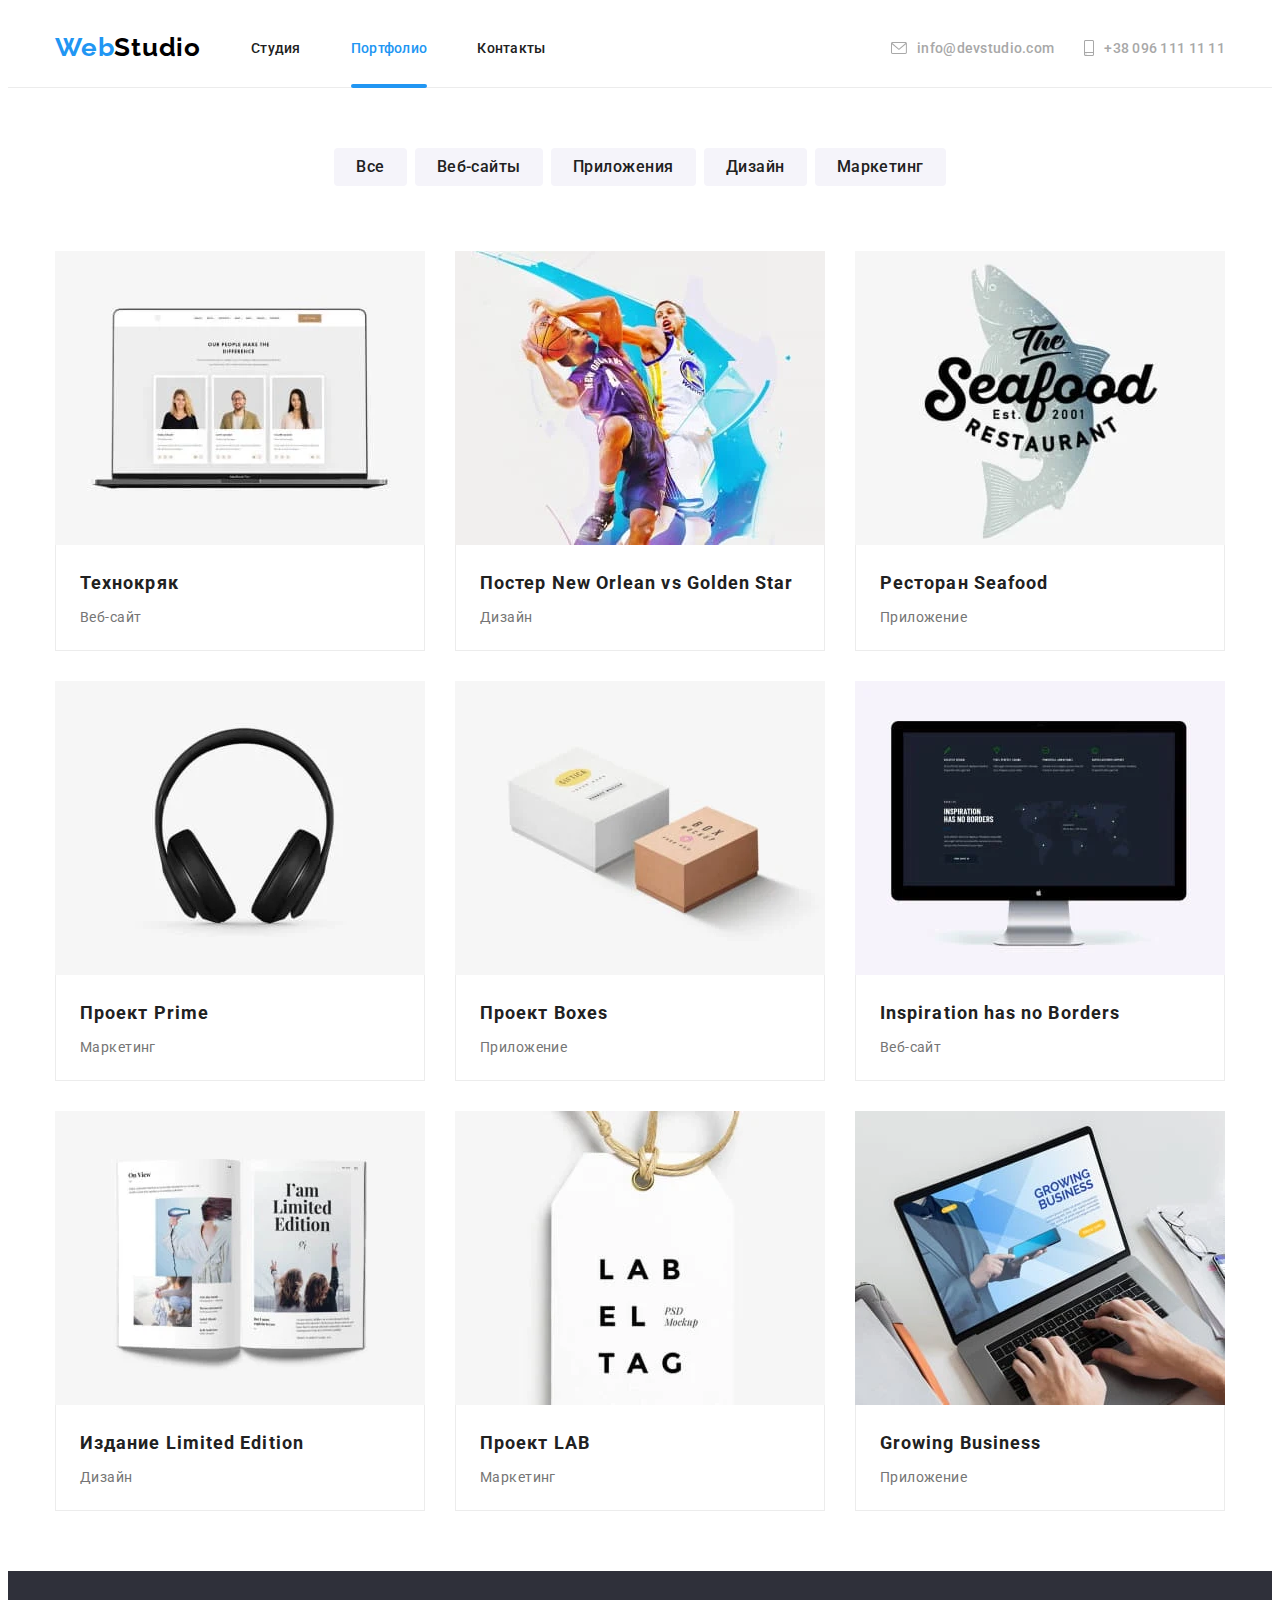
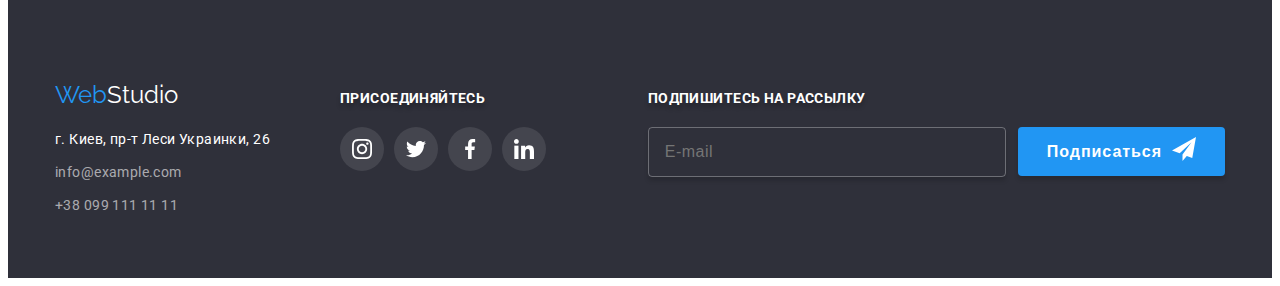
==== commit 632d17ea: "виправлення  помилок" ====
--- a/portfolio.html
+++ b/portfolio.html
@@ -18,16 +18,16 @@
 
 </head>
 
-<body style="overflow-x: hidden;">
+<body>
     <main>
         <!-- HEADER -->
         <header class="header">
             <div class="container header-container">
                 <nav class="navigation">
-                    <a class="logo link" lang="en" href="./"><span class="link logo-blue">Web</span>Studio</a>
+                    <a class="logo logo-head link" lang="en" href=""><span class="link logo-blue">Web</span>Studio</a>
                     <ul class="menu list">
                         <li class="nav-item">
-                            <a class="link menu-link" href="index.html">Студия</a>
+                            <a class="link menu-link" href="./index.html">Студия</a>
                         </li>
                         <li class="nav-item">
                             <a class="link menu-link current" href="">Портфолио</a>
@@ -38,16 +38,62 @@
                     </ul>
                 </nav>
                 <ul class="contacts-link list">
-                    <li class="header-contacts"><a class="mail-link link" href="mailto:info@devstudio.com"><svg
-                                class="icon-contacts" width="16" height="12">
+                    <li class="header-contacts"><a class="mail-link link" href="mailto:info@devstudio.com">
+                            <svg class="icon-contacts" width="16" height="12">
                                 <use href="./imiges/svg/sprite.svg#icon-envelope"></use>
                             </svg>info@devstudio.com</a></li>
-                    <li class="header-contacts"><a class="tel-link link" href="tel:+380961111111"><svg
-                                class="icon-contacts" width="10" height="16">
+                    <li class="header-contacts"><a class="tel-link link" href="tel:+380961111111">
+                            <svg class="icon-contacts" width="10" height="16">
                                 <use href="./imiges/svg/sprite.svg#icon-smartphone"></use>
                             </svg>+38 096 111 11 11</a>
                     </li>
                 </ul>
+                <button class="burger-btn" type="button" data-menu-open>
+                    <svg class="burger-btn-icon">
+                        <use href="./images/mobile/sprite_mobile.svg#hamburger"></use>
+                    </svg>
+                </button>
+            </div>
+            <!--MOBILE MENU-->
+            <div class="mobile-menu" data-menu>
+                <div class="container mobile-container">
+                    <button type="button" class="closed-btn mobile-menu-close" data-menu-close>
+                        <svg class="mobile-close-icon">
+                            <use href="./images/mobile/sprite_mobile.svg#hamburger-close"></use>
+                        </svg>
+                    </button>
+                    <ul class="mobile-navigation list">
+                        <li class="mobile-item">
+                            <a class="mobile-link link" href="./index.html">Студия</a>
+                        </li>
+                        <li class="mobile-item">
+                            <a class="mobile-link link current" href="./portfolio.html">Портфолио</a>
+                        </li>
+                        <li class="mobile-item">
+                            <a class="mobile-link link" href="">Контакты</a>
+                        </li>
+                    </ul>
+                    <div class="monile-menu-contacts">
+                        <ul class="contacts list">
+                            <li class="mobile-contacts-item">
+                                <a class="mobile-contacts-link link" href="tel:+380961111111"> +38 096 111 11 11</a>
+                            </li>
+                            <li class="mobile-contacts-item">
+                                <a class="mobile-mail-link link" href="mailto:info@devstudio.com">
+                                    info@devstudio.com</a>
+                            </li>
+                        </ul>
+                        <ul class="mobile-socials list">
+                            <li class="mobile-socials-item"><a class="mobile-socials-link link" href="">Instagram</a>
+                            </li>
+                            <li class="mobile-socials-item"><a class="mobile-socials-link link" href="">Twitter</a></li>
+                            <li class="mobile-socials-item"><a class="mobile-socials-link link" href="">Facebook</a>
+                            </li>
+                            <li class="mobile-socials-item"><a class="mobile-socials-link link" href="">LinkedIn</a>
+                            </li>
+                        </ul>
+                    </div>
+                </div>
             </div>
         </header>
         <section class="section portfolio-section">
@@ -99,7 +145,8 @@
                                     <source media="(min-width:260px)" srcset="
                                         ./images/mobile/portfolio/img_mobile.jpg    1x,
                                         ./images/mobile/portfolio/img_mobile@2x.jpg 2x" />
-                                    <img src="./images/mobile/portfolio/img_mobile.jpg" alt="макет сайту на ноутбуку">
+                                    <img src="./images/mobile/portfolio/img_mobile.jpg" alt="макет сайту на ноутбуку"
+                                        width="450">
                                 </picture>
                                 <p class="label-portfolio-text">Технокряк это современная площадка распространения
                                     коронавируса. Компании используют эту платформу для цифрового шпионажа и атак на
@@ -116,12 +163,12 @@
                             <div class="portfolio-wrapper">
                                 <picture>
                                     <source media="(min-width: 1200px)" srcset="
-                                        ./images/desktope/portfolio/img_desktope1.webp    1x,
-                                        ./images/desktope/portfolio/img_desktope1@2x.webp 2x
-                                        " type="image/webp" />
-                                    <source media="(min-width: 1200px)" srcset="
-                                        ./images/desktope/portfolio/img_desktope1.jpg    1x,
-                                        ./images/desktope/portfolio/img_desktope1.@2x.jpg 2x" />
+                                        ./images/desktope/portfolio/img_desktope-1.webp    1x,
+                                        ./images/desktope/portfolio/img_desktope-1@2x.webp 2x
+                                        " type="image/webp" />
+                                    <source media="(min-width: 1200px)" srcset="
+                                        ./images/desktope/portfolio/img_desktope-1.jpg    1x,
+                                        ./images/desktope/portfolio/img_desktope-1.@2x.jpg 2x" />
                                     <source media="(min-width: 768px)" srcset="
                                         ./images/tablet/portfolio/img_tablet1.webp    1x,
                                         ./images/tablet/portfolio/img_tablet1@2x.webp 2x
@@ -130,12 +177,13 @@
                                         ./images/tablet/portfolio/img_tablet1.jpg    1x,
                                         ./images/tablet/portfolio/img_tablet1@2x.jpg 2x" />
                                     <source media="(min-width:260px)" srcset="
-                                        ./images/mobile/portfolio/img_mobile1.webp    1x,
-                                        ./images/mobile/portfolio/img_mobile1@2x.webp 2x" type="image/webp" />
-                                    <source media="(min-width:260px)" srcset="
-                                        ./images/mobile/portfolio/img_mobile1.jpg    1x,
-                                        ./images/mobile/portfolio/img_mobile1@2x.jpg 2x" />
-                                    <img src="./images/mobile/portfolio/img_mobile1.jpg" alt="2 спортсмени з м'ячем">
+                                        ./images/mobile/portfolio/img_mobile_1.webp    1x,
+                                        ./images/mobile/portfolio/img_mobile_1@2x.webp 2x" type="image/webp" />
+                                    <source media="(min-width:260px)" srcset="
+                                        ./images/mobile/portfolio/img_mobile_1.jpg    1x,
+                                        ./images/mobile/portfolio/img_mobile_1@2x.jpg 2x" />
+                                    <img src="./images/mobile/portfolio/img_mobile_1.jpg" alt="2 спортсмени з м'ячем"
+                                        width="450">
                                 </picture>
 
                                 <p class="label-portfolio-text">Lorem ipsum dolor sit amet consectetur adipisicing elit.
@@ -154,12 +202,12 @@
                             <div class="portfolio-wrapper">
                                 <picture>
                                     <source media="(min-width: 1200px)" srcset="
-                                        ./images/desktope/portfolio/img_desktope2.webp    1x,
-                                        ./images/desktope/portfolio/img_desktope2@2x.webp 2x
-                                        " type="image/webp" />
-                                    <source media="(min-width: 1200px)" srcset="
-                                        ./images/desktope/portfolio/img_desktope2.jpg    1x,
-                                        ./images/desktope/portfolio/img_desktope2.@2x.jpg 2x" />
+                                        ./images/desktope/portfolio/img_desktope-2.webp    1x,
+                                        ./images/desktope/portfolio/img_desktope-2@2x.webp 2x
+                                        " type="image/webp" />
+                                    <source media="(min-width: 1200px)" srcset="
+                                        ./images/desktope/portfolio/img_desktope-2.jpg    1x,
+                                        ./images/desktope/portfolio/img_desktope-2.@2x.jpg 2x" />
                                     <source media="(min-width: 768px)" srcset="
                                         ./images/tablet/portfolio/img_tablet2.webp    1x,
                                         ./images/tablet/portfolio/img_tablet2@2x.webp 2x
@@ -173,7 +221,8 @@
                                     <source media="(min-width:260px)" srcset="
                                         ./images/mobile/portfolio/img_mobile2.jpg    1x,
                                         ./images/mobile/portfolio/img_mobile2@2x.jpg 2x" />
-                                    <img src="./images/mobile/portfolio/img_mobile2.jpg" alt="логотип ресторану">
+                                    <img src="./images/mobile/portfolio/img_mobile2.jpg" alt="логотип ресторану"
+                                        width="450">
                                 </picture>
                                 <p class="label-portfolio-text">Lorem ipsum, dolor sit amet consectetur adipisicing
                                     elit. In, porro qui esse
@@ -191,12 +240,12 @@
                             <div class="portfolio-wrapper">
                                 <picture>
                                     <source media="(min-width: 1200px)" srcset="
-                                        ./images/desktope/portfolio/img_desktope3.webp    1x,
-                                        ./images/desktope/portfolio/img_desktope3@2x.webp 2x
-                                        " type="image/webp" />
-                                    <source media="(min-width: 1200px)" srcset="
-                                        ./images/desktope/portfolio/img_desktope3.jpg    1x,
-                                        ./images/desktope/portfolio/img_desktope3.@2x.jpg 2x" />
+                                        ./images/desktope/portfolio/img_desktope-3.webp    1x,
+                                        ./images/desktope/portfolio/img_desktope-3@2x.webp 2x
+                                        " type="image/webp" />
+                                    <source media="(min-width: 1200px)" srcset="
+                                        ./images/desktope/portfolio/img_desktope-3.jpg    1x,
+                                        ./images/desktope/portfolio/img_desktope-3.@2x.jpg 2x" />
                                     <source media="(min-width: 768px)" srcset="
                                         ./images/tablet/portfolio/img_tablet3.webp    1x,
                                         ./images/tablet/portfolio/img_tablet3@2x.webp 2x
@@ -210,7 +259,7 @@
                                     <source media="(min-width:260px)" srcset="
                                         ./images/mobile/portfolio/img_mobile3.jpg    1x,
                                         ./images/mobile/portfolio/img_mobile3@2x.jpg 2x" />
-                                    <img src="./images/mobile/portfolio/img_mobile3.jpg" alt="навушники">
+                                    <img src="./images/mobile/portfolio/img_mobile3.jpg" alt="навушники" width="450">
                                 </picture>
                                 <p class="label-portfolio-text">Lorem ipsum dolor sit amet, consectetur adipisicing
                                     elit. Enim iure minima officiis
@@ -229,12 +278,12 @@
                             <div class="portfolio-wrapper">
                                 <picture>
                                     <source media="(min-width: 1200px)" srcset="
-                                        ./images/desktope/portfolio/img_desktope4.webp    1x,
-                                        ./images/desktope/portfolio/img_desktope4@2x.webp 2x
-                                        " type="image/webp" />
-                                    <source media="(min-width: 1200px)" srcset="
-                                        ./images/desktope/portfolio/img_desktope4.jpg    1x,
-                                        ./images/desktope/portfolio/img_desktope4.@2x.jpg 2x" />
+                                        ./images/desktope/portfolio/img_desktope-4.webp    1x,
+                                        ./images/desktope/portfolio/img_desktope-4@2x.webp 2x
+                                        " type="image/webp" />
+                                    <source media="(min-width: 1200px)" srcset="
+                                        ./images/desktope/portfolio/img_desktope-4.jpg    1x,
+                                        ./images/desktope/portfolio/img_desktope-4.@2x.jpg 2x" />
                                     <source media="(min-width: 768px)" srcset="
                                         ./images/tablet/portfolio/img_tablet4.webp    1x,
                                         ./images/tablet/portfolio/img_tablet4@2x.webp 2x
@@ -249,7 +298,7 @@
                                         ./images/mobile/portfolio/img_mobile4.jpg    1x,
                                         ./images/mobile/portfolio/img_mobile4@2x.jpg 2x" />
                                     <img src="./images/mobile/portfolio/img_mobile4.jpg"
-                                        alt="2 коробки біла і коричнева">
+                                        alt="2 коробки біла і коричнева" width="450">
                                 </picture>
                                 <p class="label-portfolio-text">Lorem ipsum dolor sit amet consectetur adipisicing elit.
                                     Quibusdam laborum, expedita
@@ -267,12 +316,12 @@
                             <div class="portfolio-wrapper">
                                 <picture>
                                     <source media="(min-width: 1200px)" srcset="
-                                        ./images/desktope/portfolio/img_desktope5.webp    1x,
-                                        ./images/desktope/portfolio/img_desktope5@2x.webp 2x
-                                        " type="image/webp" />
-                                    <source media="(min-width: 1200px)" srcset="
-                                        ./images/desktope/portfolio/img_desktope5.jpg    1x,
-                                        ./images/desktope/portfolio/img_desktope5.@2x.jpg 2x" />
+                                        ./images/desktope/portfolio/img_desktope-5.webp    1x,
+                                        ./images/desktope/portfolio/img_desktope-5@2x.webp 2x
+                                        " type="image/webp" />
+                                    <source media="(min-width: 1200px)" srcset="
+                                        ./images/desktope/portfolio/img_desktope-5.jpg    1x,
+                                        ./images/desktope/portfolio/img_desktope-5.@2x.jpg 2x" />
                                     <source media="(min-width: 768px)" srcset="
                                         ./images/tablet/portfolio/img_tablet5.webp    1x,
                                         ./images/tablet/portfolio/img_tablet5@2x.webp 2x
@@ -287,7 +336,7 @@
                                         ./images/mobile/portfolio/img_mobile5.jpg    1x,
                                         ./images/mobile/portfolio/img_mobile5@2x.jpg 2x" />
                                     <img src="./images/mobile/portfolio/img_mobile5.jpg"
-                                        alt="картинка на моніторі комп'ютера">
+                                        alt="картинка на моніторі комп'ютера" width="450">
                                 </picture>
                                 <p class="label-portfolio-text">Lorem ipsum dolor sit amet consectetur adipisicing elit.
                                     Fugiat laborum quidem et
@@ -305,12 +354,12 @@
                             <div class="portfolio-wrapper">
                                 <picture>
                                     <source media="(min-width: 1200px)" srcset="
-                                        ./images/desktope/portfolio/img_desktope6.webp    1x,
-                                        ./images/desktope/portfolio/img_desktope6@2x.webp 2x
-                                        " type="image/webp" />
-                                    <source media="(min-width: 1200px)" srcset="
-                                        ./images/desktope/portfolio/img_desktope6.jpg    1x,
-                                        ./images/desktope/portfolio/img_desktope6.@2x.jpg 2x" />
+                                        ./images/desktope/portfolio/img_desktope-6.webp    1x,
+                                        ./images/desktope/portfolio/img_desktope-6@2x.webp 2x
+                                        " type="image/webp" />
+                                    <source media="(min-width: 1200px)" srcset="
+                                        ./images/desktope/portfolio/img_desktope-6.jpg    1x,
+                                        ./images/desktope/portfolio/img_desktope-6.@2x.jpg 2x" />
                                     <source media="(min-width: 768px)" srcset="
                                         ./images/tablet/portfolio/img_tablet6.webp    1x,
                                         ./images/tablet/portfolio/img_tablet6@2x.webp 2x
@@ -325,7 +374,7 @@
                                         ./images/mobile/portfolio/img_mobile6.jpg    1x,
                                         ./images/mobile/portfolio/img_mobile6@2x.jpg 2x" />
                                     <img src="./images/mobile/portfolio/img_mobile6.jpg"
-                                        alt="журнал в розгорнотому виді">
+                                        alt="журнал в розгорнотому виді" width="450">
                                 </picture>
                                 <p class="label-portfolio-text">Lorem ipsum dolor sit amet, consectetur adipisicing
                                     elit. Facilis expedita inventore
@@ -343,12 +392,12 @@
                             <div class="portfolio-wrapper">
                                 <picture>
                                     <source media="(min-width: 1200px)" srcset="
-                                        ./images/desktope/portfolio/img_desktope7.webp    1x,
-                                        ./images/desktope/portfolio/img_desktope7@2x.webp 2x
-                                        " type="image/webp" />
-                                    <source media="(min-width: 1200px)" srcset="
-                                        ./images/desktope/portfolio/img_desktope7.jpg    1x,
-                                        ./images/desktope/portfolio/img_desktope7.@2x.jpg 2x" />
+                                        ./images/desktope/portfolio/img_desktope-7.webp    1x,
+                                        ./images/desktope/portfolio/img_desktope-7@2x.webp 2x
+                                        " type="image/webp" />
+                                    <source media="(min-width: 1200px)" srcset="
+                                        ./images/desktope/portfolio/img_desktope-7.jpg    1x,
+                                        ./images/desktope/portfolio/img_desktope-7.@2x.jpg 2x" />
                                     <source media="(min-width: 768px)" srcset="
                                         ./images/tablet/portfolio/img_tablet7.webp    1x,
                                         ./images/tablet/portfolio/img_tablet7@2x.webp 2x
@@ -362,7 +411,7 @@
                                     <source media="(min-width:260px)" srcset="
                                         ./images/mobile/portfolio/img_mobile7.jpg    1x,
                                         ./images/mobile/portfolio/img_mobile7@2x.jpg 2x" />
-                                    <img src="./images/mobile/portfolio/img_mobile7.jpg" alt="бірка товару">
+                                    <img src="./images/mobile/portfolio/img_mobile7.jpg" alt="бірка товару" width="450">
                                 </picture>
                                 <p class="label-portfolio-text">Lorem ipsum dolor sit amet, consectetur adipisicing
                                     elit. Rerum error a ut unde nemo
@@ -380,12 +429,12 @@
                             <div class="portfolio-wrapper">
                                 <picture>
                                     <source media="(min-width: 1200px)" srcset="
-                                        ./images/desktope/portfolio/img_desktope8.webp    1x,
-                                        ./images/desktope/portfolio/img_desktope8@2x.webp 2x
-                                        " type="image/webp" />
-                                    <source media="(min-width: 1200px)" srcset="
-                                        ./images/desktope/portfolio/img_desktope8.jpg    1x,
-                                        ./images/desktope/portfolio/img_desktope8.@2x.jpg 2x" />
+                                        ./images/desktope/portfolio/img_desktope-8.webp    1x,
+                                        ./images/desktope/portfolio/img_desktope-8@2x.webp 2x
+                                        " type="image/webp" />
+                                    <source media="(min-width: 1200px)" srcset="
+                                        ./images/desktope/portfolio/img_desktope-8.jpg    1x,
+                                        ./images/desktope/portfolio/img_desktope-8.@2x.jpg 2x" />
                                     <source media="(min-width: 768px)" srcset="
                                         ./images/tablet/portfolio/img_tablet8.webp    1x,
                                         ./images/tablet/portfolio/img_tablet8@2x.webp 2x
@@ -399,8 +448,8 @@
                                     <source media="(min-width:260px)" srcset="
                                         ./images/mobile/portfolio/img_mobile8.jpg    1x,
                                         ./images/mobile/portfolio/img_mobile8@2x.jpg 2x" />
-                                    <img src="./images/mobile/portfolio/img_mobile8.jpg"
-                                        alt="людина працює з ноутбуком">
+                                    <img src="./images/mobile/portfolio/img_mobile8.jpg" alt="людина працює з ноутбуком"
+                                        width="450">
                                 </picture>
                                 <p class="label-portfolio-text">Lorem ipsum dolor sit amet consectetur adipisicing elit.
                                     Eaque, perferendis odit.
@@ -418,57 +467,62 @@
         </section>
         <footer class="footer">
             <div class="container footer-section">
-                <div class="footer-section-nav">
-                    <address class="footer-nav">
-                        <a class="logo-foot link" lang="en" href="./"><span class="logo-blue link">Web</span>Studio</a>
-                        <ul class="list footer-list ">
-                            <li class="footer-item">
-                                <a class="addres link" href="https://goo.gl/maps/UP7tp5dbjEetq2736" target="_blank"
-                                    rel="noopener noreferrer">г. Киев,
-                                    пр-т Леси Украинки, 26</a>
-                            </li>
-                            <li class="footer-item">
-                                <a class="foot-contacts link" href="mailto:info@example.com">info@example.com</a>
-                            </li>
-                            <li class="footer-item">
-                                <a class="foot-contacts link" href="tel:+380991111111">+38 099 111 11 11</a>
+                <div class="footer-tablet">
+                    <div class="footer-section-nav">
+                        <address class="footer-nav">
+                            <a class="logo-foot link" lang="en" href="./"><span
+                                    class="logo-blue link">Web</span>Studio</a>
+                            <ul class="list footer-list ">
+                                <li class="footer-item">
+                                    <a class="addres link" href="https://goo.gl/maps/UP7tp5dbjEetq2736" target="_blank"
+                                        rel="noopener noreferrer">г. Киев,
+                                        пр-т Леси Украинки, 26</a>
+                                </li>
+                                <li class="footer-item">
+                                    <a class="foot-contacts link" href="mailto:info@example.com">info@example.com</a>
+                                </li>
+                                <li class="footer-item">
+                                    <a class="foot-contacts link" href="tel:+380991111111">+38 099 111 11 11</a>
+                                </li>
+                            </ul>
+                        </address>
+                    </div>
+                    <div class="footer-content">
+                        <p class="footer-text">присоединяйтесь</p>
+                        <ul class="social-list-footer">
+                            <li class="list social-list-item">
+                                <a href="" class="social-list-link-footer">
+                                    <svg class="social-list-icon">
+                                        <use href="./images/sprite.svg#icon-instagram"></use>
+                                    </svg>
+                                </a>
+                            </li>
+                            <li class="list social-list-item">
+                                <a href="" class="social-list-link-footer">
+                                    <svg class="social-list-icon">
+                                        <use href="./images/sprite.svg#icon-twitter"></use>
+                                    </svg>
+                                </a>
+                            </li>
+                            <li class="list social-list-item">
+                                <a href="" class="social-list-link-footer">
+                                    <svg class="social-list-icon">
+                                        <use href="./images/sprite.svg#icon-facebook"></use>
+                                    </svg>
+                                </a>
+                            </li>
+                            <li class="list social-list-item">
+                                <a href="" class="social-list-link-footer">
+                                    <svg class="social-list-icon">
+                                        <use href="./images/sprite.svg#icon-linkedin"></use>
+                                    </svg>
+                                </a>
                             </li>
                         </ul>
-                    </address>
+                    </div>
                 </div>
-                <div class="footer-content">
-                    <p class="footer-text">присоединяйтесь</p>
-                    <ul class="social-list-footer">
-                        <li class="list social-list-item">
-                            <a href="" class="social-list-link-footer">
-                                <svg class="social-list-icon">
-                                    <use href="./images/sprite.svg#icon-instagram"></use>
-                                </svg>
-                            </a>
-                        </li>
-                        <li class="list social-list-item">
-                            <a href="" class="social-list-link-footer">
-                                <svg class="social-list-icon">
-                                    <use href="./images/sprite.svg#icon-twitter"></use>
-                                </svg>
-                            </a>
-                        </li>
-                        <li class="list social-list-item">
-                            <a href="" class="social-list-link-footer">
-                                <svg class="social-list-icon">
-                                    <use href="./images/sprite.svg#icon-facebook"></use>
-                                </svg>
-                            </a>
-                        </li>
-                        <li class="list social-list-item">
-                            <a href="" class="social-list-link-footer">
-                                <svg class="social-list-icon">
-                                    <use href="./images/sprite.svg#icon-linkedin"></use>
-                                </svg>
-                            </a>
-                        </li>
-                    </ul>
-                </div>
+
+
                 <div class="footer-form">
                     <p class="footer-text">Подпишитесь на рассылку</p>
                     <form class="footer-form-label">
@@ -485,6 +539,7 @@
             </div>
         </footer>
     </main>
+    <script src="./js/menu.js"></script>
 </body>
 
 </html>--- a/css/main.min.css
+++ b/css/main.min.css
@@ -1,2 +1,2 @@
-:root{--main-font:"Roboto", sans-serif;--secondary-font:"Raleway", sans-serif;--text-color:#000;--main-color: #212121;--secondary-color: #ffffff;--accent-color: #2196f3;--p-text-color: #757575;--hero-footer-color: #2f303a;--our-team-color: #f5f4fa;--footer-link-color: rgba(255, 255, 255, 0.6);--border-color: #ececec;--description-color: #a8a8a8;--label-background-color: rgba(33, 150, 243, 0.9);--button-focus-color: #188ce8;--mobile-social-border-color: rgba(33, 33, 33, 0.2);--animation: 250ms cubic-bezier(0.4, 0, 0.2, 1)}.visualy-hidden{position:absolute;clip:rect(0 0 0 0);width:1px;height:1px;margin:-1px}html{box-sizing:border-box}*,*::after,*::before{box-sizing:inherit}h1,h2,h3,h4,h5,h6,p{margin-top:0;margin-bottom:0}ul,ol{margin-top:0;margin-bottom:0;padding-left:0}.list{list-style:none}.link{text-decoration:none;color:inherit}img{display:block;max-width:100%;height:auto}address{font-style:normal}text{color:var(--main-color)}body{background-color:var(--secondary-color);color:var(--main-color);font-size:14px;font-weight:normal;font-style:normal;font-family:var(--main-font);overflow-x:hidden}.section{padding-top:94px;padding-bottom:94px}.container{padding-left:15px;padding-right:15px;padding-bottom:60px;border:1px solid tomato}@media screen and (min-width: 480px){.container{width:448px;margin:0 auto}}@media screen and (min-width: 768px){.container{width:768px}}@media screen and (min-width: 1200px){.container{width:1200px}}.section-title{margin-bottom:50px;font-weight:700;font-size:36px;line-height:1.16;text-align:center;letter-spacing:0.03em}.btn{display:block;font-family:inherit;border:none;background-color:transparent;cursor:pointer;color:inherit}.logo{font-family:var(--secondary-font);font-weight:700;font-size:26px;line-height:1.19;letter-spacing:0.03em;color:var(--text-color)}.logo-blue{color:var(--accent-color)}.logo-head{padding-bottom:25px;padding-top:24px;color:#000000}.logo-head:hover,.logo-head:focus{color:var(--accent-color)}.logo-foot{color:var(--secondary-color);font-family:var(--secondary-font);font-style:700;font-size:24px;line-height:1.16}@media screen and (min-width: 768px){.logo{margin-right:50px}}.backdrop{position:fixed;top:0;left:0;width:100vw;height:100vh;background-color:rgba(0,0,0,0.2);transition:opacity var(--animation),visibility var(--animation)}.is-hidden{opacity:0;visibility:hidden;pointer-events:none}.modal{position:absolute;top:50%;left:50%;transform:translate(-50%, -50%);width:90%;max-height:100%;background:var(--secondary-color);box-shadow:0px 1px 3px rgba(0,0,0,0.12),0px 1px 1px rgba(0,0,0,0.14),0px 2px 1px rgba(0,0,0,0.2);border-radius:4px;padding:40px}.close-btn{position:absolute;top:8px;right:8px;width:30px;height:30px;border-radius:50%;padding:0;background-color:transparent;border:1px solid rgba(0,0,0,0.1);cursor:pointer}.icon-close{display:block;margin:0 auto}.icon-close:hover,.icon-close:focus{fill:var(--accent-color)}.icon-close{display:block;margin:0 auto}@media screen and (min-width: 768px){.modal{width:450px;height:609px}}@media screen and (min-width: 1200px){.modal{width:528px;height:581px}}.mobile-menu{position:fixed;opacity:0;visibility:hidden;pointer-events:none;z-index:100;top:0;left:0;display:flex;flex-direction:column;width:100vw;height:100vh;background-color:var(--secondary-color);top:50%;left:50%;transform:translate(-50%, -50%);margin:auto;overflow:auto}.mobile-menu.is-open{opacity:1;visibility:visible;pointer-events:auto}.mobile-container{position:relative;padding-top:48px;padding-left:40px}.mobile-menu-close{position:absolute;top:0;right:0;background-color:transparent;border:none;padding:0;line-height:0}.mobile-close-icon{width:40px;height:40px;margin-right:15px;margin-top:10px}.mobile-close-icon:hover,.mobile-close-icon:focus{fill:var(--accent-color);transition:color var(--animation)}.mobile-item:not(:last-child){margin-bottom:32px}.mobile-link{font-weight:500;font-size:40px;line-height:1.175;letter-spacing:0.02em;color:var(--main-color)}.mobile-link:hover,.mobile-link:focus{color:var(--accent-color);transition:color var(--animation)}.mobile-contacts-link{font-weight:500;font-size:34px;line-height:1.76;letter-spacing:0.02em;color:var(--accent-color);margin:0 auto}.mobile-mail-link{font-weight:500;font-size:24px;line-height:1.166;letter-spacing:0.02em;color:var(--main-modal-color)}.mobile-contacts-item{margin:0 auto}.mobile-socials-link{font-weight:500;font-size:18px;line-height:1.22;letter-spacing:0.02em;color:var(--accent-color);margin-left:20px}.mobile-socials{display:flex;align-items:center;flex-wrap:wrap;font-size:18px;line-height:1.22}.modal-form{display:flex;flex-direction:column}.modal-form-head{font-weight:700;font-size:20px;line-height:1.15;text-align:center;letter-spacing:0.03em;margin-bottom:16px;color:var(--main-color)}.modal-form-field{font-size:12px;line-height:1.16;letter-spacing:0.01em;margin-bottom:12px;display:block;color:var(--p-text-color)}.modal-form-input-wrapper{position:relative;display:block;margin-top:4px}.modal-form-input{width:100%;height:40px;border:1px solid rgba(33,33,33,0.2);border-radius:4px;padding-left:42px;cursor:pointer;transition:border-color var(--animation)}.modal-form-input:hover,.modal-form-input:focus{outline:none;border-color:var(--accent-color);transition:border-color var(--animation)}.modal-form-icon{position:absolute;left:12px;top:50%;transform:translateY(-50%);cursor:pointer;transition:var(--animation)}.modal-input:focus+.modal-form-icon{fill:var(--accent-color)}.modal-form-message{width:100%;height:120px;margin-top:10px;border:1px solid rgba(33,33,33,0.2);border-radius:4px;padding:12px 16px;resize:none;cursor:pointer;transition:border-color var(--animation)}.modal-form-message:hover,.modal-form-message:focus{outline:none;border-color:var(--accent-color);transition:border-color var(--animation)}.modal-form-message::placeholder{line-height:1.14;letter-spacing:0.01em;color:rgba(117,117,117,0.5)}.modal-checkbox:checked+.modal-checkbox-label::before{background-image:url(../imiges/svg/icon-check.svg);border:none}.modal-checkbox:focus+.modal-checkbox-label::before{outline:1px solid var(--accent-color)}.modal-checkbox{border:2px solid var(--p-text-color)}.modal-checkbox-label{line-height:1.16;letter-spacing:0.03em;font-size:12px;color:var(--p-text-color);display:flex;align-items:center;justify-content:center;margin-bottom:20px}.modal-checkbox-label::before{display:block;content:'';width:16px;height:15px;border:1px solid var(--p-text-color);cursor:pointer;border-radius:2px;margin-right:7px}.modal-label-link{line-height:1.71;letter-spacing:0.03em;text-decoration-line:underline;color:var(--accent-color)}.modal-form-btn{background:var(--accent-color);box-shadow:0px 4px 4px rgba(0,0,0,0.15);border-radius:4px;font-family:Roboto;border:none;font-weight:700;font-size:16px;line-height:1.87;letter-spacing:0.06em;color:var(--secondary-color);margin:0 auto;padding:10px 55px;cursor:pointer;transition:box-shadow var(--animation),background var(--animation)}.modal-form-btn:hover,.modal-form-btn:focus{background:var(--button-focus-color)}@media screen and (min-width: 1200px){.modal-checkbox-label{font-size:14px;line-height:1.71}}.menu,.contacts-link{display:none}.header{padding-top:16px;padding-bottom:16px}.header-container{display:flex;align-items:center;justify-content:space-between}.container{padding-bottom:0}.menu-link{color:var(--main-color);position:relative;transition:color var(--animation)}.menu-link:hover,.menu-link:focus{color:var(--accent-color)}.mail-link,.tel-link{display:flex;align-items:center;color:var(--description-color);transition:color var(--animation)}.mail-link:hover,.mail-link:focus,.tel-link:hover,.tel-link:focus{color:var(--accent-color);fill:var(--accent-color)}.icon-contacts{margin:0 10px 0 0;fill:currentColor}.current{padding-bottom:32px;padding-top:32px;font-weight:500;line-height:1.14;letter-spacing:0.02em;color:var(--accent-color)}.current::after{content:'';display:block;position:absolute;width:100%;height:4px;background-color:var(--accent-color);bottom:0;border-radius:2px}.burger-btn{background-color:transparent;border:none;padding:0;line-height:0}.burger-btn-icon{width:40px;height:40px;fill:var --main-color}.burger-btn-icon:hover .burger-button-icon,.burger-btn-icon:focus .burger-button-icon{transition:fill var(--animation);fill:var(--accent-color)}@media screen and (min-width: 768px){.burger-btn,.mobile-menu{display:none}.header{height:80px;padding-top:0;padding-bottom:0}.header-contacts{margin-bottom:10px}.navigation{display:flex;align-items:center}.menu{display:flex;align-items:center}.contacts-link{display:block}.nav-item{margin-left:50px}.menu-link,.tel-link,.mail-link{display:block;font-weight:500;line-height:1.14;letter-spacing:0.02em}}@media screen and (min-width: 1200px){.contacts-link{display:flex;align-items:center}.nav-item:not(:first-child){margin-left:50px}.header-contacts:not(:first-child){margin-left:30px}.menu-link,.mail-link,.tel-link{display:block;padding-bottom:32px;padding-top:32px;font-weight:500;line-height:1.14;letter-spacing:0.02em}}.hero{background-color:var(--hero-footer-color);padding-top:118px;padding-bottom:118px;background-size:cover;background-position:center;background-repeat:no-repeat;margin-left:auto;margin-right:auto;background-image:linear-gradient(rgba(47,48,58,0.4), rgba(47,48,58,0.4)),url(../../images/mobile/hero_mobile.jpg)}@media screen and (min-device-pixel-ratio: 2) and (min-width: 360px), screen and (min-resolution: 192dpi) and (min-width: 360px), screen and (min-resolution: 2dppx) and (min-width: 360px){.hero .hero{background-image:linear-gradient(rgba(47,48,58,0.4), rgba(47,48,58,0.4)),url(../../images/mobile/hero_mobile@2x.jpg)}}@media screen and (min-width: 768px){.hero .hero{background-image:linear-gradient(rgba(47,48,58,0.4), rgba(47,48,58,0.4)),url(../../images/tablet/hero_tablet.jpg)}}@media screen and (min-device-pixel-ratio: 2) and (min-width: 768px), screen and (min-resolution: 192dpi) and (min-width: 768px), screen and (min-resolution: 2dppx) and (min-width: 768px){.hero .hero{background-image:linear-gradient(rgba(47,48,58,0.4), rgba(47,48,58,0.4)),url(../../images/tablet/hero_tablet@2x.jpg)}}@media screen and (min-width: 1200px){.hero .hero{background-image:linear-gradient(rgba(47,48,58,0.4), rgba(47,48,58,0.4)),url(../../images/desktope/hero_desktope.jpg)}}@media (min-device-pixel-ratio: 2) and (min-width: 1200px), screen and (min-resolution: 192dpi) and (min-width: 1200px), screen and (min-resolution: 2dppx) and (min-width: 1200px){.hero .hero{background-image:linear-gradient(rgba(47,48,58,0.4), rgba(47,48,58,0.4)),url(../../images/desktope/hero_desktope@2x.jpg)}}.hero-container{width:100%;margin:0 auto;padding-left:15px;padding-right:15px}.hero-title{font-weight:900;font-size:26px;line-height:1.62;letter-spacing:0.06em;text-align:center;text-transform:uppercase;color:var(--secondary-color)}@media screen and (min-width: 1200px){.hero{padding-top:200px;padding-bottom:200px}.hero-title{margin-bottom:30px;font-size:44px;line-height:1.36}}.modal-btn{padding:10px 32px;margin:0 auto;font-weight:700;font-size:16px;line-height:1.87;letter-spacing:0.06em;color:var(--secondary-color);background:var(--accent-color);box-shadow:0px 4px 4px rgba(0,0,0,0.15);border-radius:4px;transition:background var(--animation),box-shadow var(--animation)}.modal-btn:hover,.modal-btn:focus{background:var(--button-focus-color)}.section.about-section{padding-bottom:0}.about-title{display:block}.about-icon{display:flex;align-items:center;justify-content:center;margin-bottom:30px;background-color:var(--our-team-color);height:120px}.about-main{text-transform:uppercase;margin-bottom:10px;font-weight:700;font-size:14px;line-height:1.14;letter-spacing:0.03em}.about-main-text{font-size:14px;line-height:1.71;letter-spacing:0.03em;color:var(--p-text-color)}@media screen and (min-width: 480px){.section{padding-top:60px}}@media screen and (min-width: 768px){.about-title{display:flex;flex-wrap:wrap;margin:-15px}.content{flex-basis:calc((100% - 2 * 30px) / 2);margin:15px}.section{padding-top:60px}}@media screen and (min-width: 1200px){.about-title{display:flex}.content{flex-basis:calc((100% - 4 * 30px) / 4);margin:15px}.section-title{margin-bottom:50px}}@media screen and (max-width: 1199px){.section-work{display:none}}.section-work{padding-bottom:94px}.working-moments{font-weight:700;font-size:36px;line-height:1.16;text-align:center;letter-spacing:0.03em}.working-list{display:flex;flex-basis:calc((100% - 2 * 30px) / 3);position:relative}.working-list:not(:first-child){margin-left:30px}.label{position:absolute;display:flex;align-items:center;justify-content:center;font-weight:700;line-height:1.14;letter-spacing:0.03em;text-transform:uppercase;background-color:rgba(47,48,58,0.8);color:var(--secondary-color);height:70px;width:100%;bottom:0}.team-color{background-color:var(--our-team-color);display:block}@media screen and (min-width: 480px){.section{padding-top:60px;padding-bottom:60px}}@media screen and (min-width: 768px){.team-list{display:flex;flex-wrap:wrap;margin:-15px}.item-list{flex-basis:calc((100% - 2 * 30px) / 2);margin:15px}.section{padding-top:60px;padding-bottom:60px}}@media screen and (min-width: 1200px){.team-list{display:flex;flex-wrap:wrap}.item-list{flex-basis:calc((100% - 4 * 30px) / 4)}.section-title{margin-bottom:50px}}.team-item{background-color:var(--secondary-color);padding:30px;text-align:center}.item-list{margin-top:30px;box-shadow:0px 1px 3px rgba(0,0,0,0.12),0px 1px 1px rgba(0,0,0,0.14),0px 2px 1px rgba(0,0,0,0.2);border-radius:0px 0px 4px 4px}.team-name{font-weight:500;font-size:16px;line-height:1.19;letter-spacing:0.03em}.time-position{margin-top:10px;font-size:16px;line-height:1.19;letter-spacing:0.03em;color:var(--description-color);margin-bottom:16px}.social-list{display:flex;justify-content:center;margin-left:10px}.social-list-icon{width:20px;height:20px}.social-list-link{display:flex;justify-content:center;align-items:center;width:44px;height:44px;border-radius:50%;fill:currentColor;color:var(--description-color);transition:background-color var(--animation),fill var(--animation)}.social-list-link:hover,.social-list-link:focus{fill:var(--secondary-color);background-color:var(--accent-color)}.section{padding-top:60px;padding-bottom:60px}.clients-list{display:flex;flex-wrap:wrap;justify-content:center;align-items:center;flex-basis:calc((100% - 2 * 30px) / 2);margin-top:-30px;margin-left:-30px}.clients-list{display:flex;flex-wrap:wrap;justify-content:center;align-items:center;flex-basis:calc((100% - 2 * 30px) / 2);margin-top:-30px;margin-left:-30px}.clients-link{display:flex;justify-content:center;align-items:center;width:180px;height:92px;fill:currentColor;color:var(--description-color);border:1px solid #afb1b8;border-radius:4px;margin-top:30px;margin-left:30px;transition:fill var(--animation),border-color var(--animation)}.clients-link:hover,.clients-link:focus{fill:var(--accent-color);border-color:var(--accent-color)}@media screen and (min-width: 768px){.clients-list{flex-basis:calc((100% - 3 * 30px) / 3)}.clients-link{width:196px}}@media screen and (min-width: 1200px){.clients-list{flex-basis:calc((100% - 3 * 30px) / 3)}.clients-link{width:170px}}@media screen and (min-width: 1200px){.clients-list{flex-basis:calc((100% - 6 * 30px) / 6)}.clients-link{width:140px}}.icon-clients{width:106px;height:60px}.footer{background-color:var(--hero-footer-color);padding-top:60px;padding-bottom:60px}.footer-section{text-align:center}.footer-item:not(:first-child){margin-top:9px}.social-list-footer{display:flex;width:206px;justify-content:space-between;margin-top:20px;margin:0 auto}.footer-list{margin-top:20px}.footer-item:not(:first-child){margin-top:9px}.foot-contacts,.addres{line-height:1.71;letter-spacing:0.03em}.address{margin-bottom:9px}.foot-contacts:not(:last-child){margin-bottom:9px}.addres{color:var(--secondary-color)}.foot-contacts{color:var(--footer-link-color)}.address{color:var(--secondary-color)}.foot-contacts{color:rgba(255,255,255,0.6)}.footer-content{margin-top:60px}.footer-text{font-weight:700;font-size:14px;line-height:1.14;letter-spacing:0.03em;text-transform:uppercase;color:var(--secondary-color);text-shadow:#000000 1px 1px 0, #000000 -1px -1px 0, #000000 -1px 1px 0, #000000 1px -1px 0;text-shadow:0px 4px 4px rgba(0,0,0,0.25)}.footer-form-label{align-items:center;margin-top:20px}.social-list-footer{display:flex;width:206px;justify-content:space-between;margin-top:20px}.social-list-link-footer{display:flex;justify-content:center;align-items:center;width:44px;height:44px;border-radius:50%;background-color:rgba(255,255,255,0.1);fill:var(--secondary-color);color:var(--description-color);transition:background-color var(--animation)}.social-list-link-footer:hover,.social-list-link-footer:focus{fill:var(--secondary-color);background-color:var(--accent-color)}.footer-form{display:block;margin-top:60px}.footer-input{background-color:inherit;border:1px solid rgba(255,255,255,0.3);box-shadow:0px 4px 4px rgba(0,0,0,0.15);border-radius:4px;width:100%;height:50px;padding-left:16px;font-size:16px;line-height:1.25;letter-spacing:0.03em;color:rgba(255,255,255,0.6)}.footer-button{display:inline-flex;background:var(--accent-color);padding:10px 29px;box-shadow:0px 4px 4px rgba(0,0,0,0.15);border-radius:4px;border:none;font-weight:700;font-size:16px;line-height:1.87;letter-spacing:0.06em;color:var(--secondary-color);cursor:pointer;margin-left:12px;margin-top:20px;transition:box-shadow var(--animation),background var(--animation)}.footer-button:focus,.footer-button:hover{background:var(--button-focus-color)}.footer-icon{fill:#ffffff;margin-left:10px}@media screen and (min-width: 768px){.footer-tablet-section{display:flex;justify-content:space-around}.footer-content{margin-top:0}.footer-input{width:450px}.footer-form-label{margin-right:144px;margin-left:144px}}@media screen and (min-width: 1200px){.footer-section{display:flex;align-items:baseline;justify-content:space-between}.footer-nav{margin-left:50px;margin:0 auto;font-style:inherit}.footer-content{margin-left:70px}.footer-form-label{display:flex;align-items:center}.footer-input{width:358px}}.menu-button{display:flex;flex-wrap:wrap;margin-bottom:50px}.btn-list:not(:first-child){margin-left:8px;margin-bottom:15px}.btn-list:not(:first-child):nth-child(-n+3){margin-bottom:15px}.menu-btn{font-family:var(--main-font);padding:6px 22px;font-weight:500;font-size:16px;line-height:1.62;letter-spacing:0.03em;background:var(--our-team-color);border-radius:4px;transition:background var(--animation),box-shadow var(--animation),color var(--animation)}.menu-btn:hover,.menu-btn:focus{background-color:var(--accent-color);box-shadow:0px 3px 1px rgba(0,0,0,0.1),0px 1px 2px rgba(0,0,0,0.08),0px 2px 2px rgba(0,0,0,0.12);color:var(--secondary-color)}.portfolio-list-link{display:flex;flex-direction:column;transition:background var(--animation),box-shadow var(--animation)}.portfolio-list-link:hover,.portfolio-list-link:focus{background:var(--contrast-color);box-sizing:border-box;box-shadow:0px 1px 1px rgba(0,0,0,0.12),0px 4px 4px rgba(0,0,0,0.06),1px 4px 6px rgba(0,0,0,0.16)}.portfolio-wrapper{position:relative;overflow:hidden}.label-portfolio-text{font-size:18px;line-height:1.56;background-color:var(--label-background-color);letter-spacing:0.03em;color:var(--secondary-color);position:absolute;top:0;left:0;width:100%;height:100%;overflow:hidden;transform:translateY(101%);transition:transform var(--animation);padding:63px 24px}.portfolio-list-link:hover .label-portfolio-text,.portfolio-list-link:focus .label-portfolio-text{transform:translateY(0%)}.menu-item{padding:20px 24px;border-left:1px solid var(--border-color);border-right:1px solid var(--border-color);border-bottom:1px solid var(--border-color)}.production{margin-bottom:4px;font-weight:700;font-size:18px;line-height:2;letter-spacing:0.06em;color:var(--main-color)}.production-zone{font-size:16px;line-height:1.88;letter-spacing:0.03em;color:var(--p-text-color)}@media screen and (min-width: 768px){.menu-portfolio{display:flex;flex-wrap:wrap;margin-left:-30px;margin-top:-30px}.portfolio-list{margin-left:30px;margin-top:30px;flex-basis:calc((100% - 60px) / 2)}.menu-button{justify-content:center}.btn-list:nth-child(-n+3){margin-bottom:unset}}@media screen and (min-width: 1200px){.menu-portfolio{display:flex;flex-wrap:wrap;margin-left:-30px;margin-top:-30px}.portfolio-list{margin-left:30px;margin-top:30px;flex-basis:calc((100% - 90px) / 3)}}
+:root{--main-font:"Roboto", sans-serif;--secondary-font:"Raleway", sans-serif;--text-color:#000;--main-color: #212121;--secondary-color: #ffffff;--accent-color: #2196f3;--p-text-color: #757575;--hero-footer-color: #2f303a;--our-team-color: #f5f4fa;--footer-link-color: rgba(255, 255, 255, 0.6);--border-color: #ececec;--description-color: #a8a8a8;--label-background-color: rgba(33, 150, 243, 0.9);--button-focus-color: #188ce8;--mobile-social-border-color: rgba(33, 33, 33, 0.2);--animation: 250ms cubic-bezier(0.4, 0, 0.2, 1)}.visualy-hidden{position:absolute;clip:rect(0 0 0 0);width:1px;height:1px;margin:-1px}html{box-sizing:border-box}*,*::after,*::before{box-sizing:inherit}h1,h2,h3,h4,h5,h6,p{margin-top:0;margin-bottom:0}ul,ol{margin-top:0;margin-bottom:0;padding-left:0}.list{list-style:none}.link{text-decoration:none;color:inherit}img{display:block;max-width:100%;height:auto}address{font-style:normal}text{color:var(--main-color)}body{background-color:var(--secondary-color);color:var(--main-color);font-size:14px;font-weight:normal;font-style:normal;font-family:var(--main-font);overflow-x:hidden}.section{padding-top:94px;padding-bottom:94px}.container{padding-left:15px;padding-right:15px;padding-bottom:60px}@media screen and (min-width: 480px){.container{width:480px;margin:0 auto}}@media screen and (min-width: 768px){.container{width:768px}}@media screen and (min-width: 1200px){.container{width:1200px}}.section-title{margin-bottom:50px;font-weight:700;font-size:36px;line-height:1.16;text-align:center;letter-spacing:0.03em}.btn{display:block;font-family:inherit;border:none;background-color:transparent;cursor:pointer;color:inherit}.logo{font-family:var(--secondary-font);font-weight:700;font-size:26px;line-height:1.19;letter-spacing:0.03em;color:var(--text-color)}.logo-blue{color:var(--accent-color)}.logo-head{padding-bottom:25px;padding-top:24px;color:var --text-color}.logo-head:hover,.logo-head:focus{color:var(--accent-color)}.logo-foot{color:var(--secondary-color);font-family:var(--secondary-font);font-style:700;font-size:24px;line-height:1.16}.backdrop{position:fixed;top:0;left:0;width:100vw;height:100vh;background-color:rgba(0,0,0,0.2);transition:opacity var(--animation),visibility var(--animation)}.is-hidden{opacity:0;visibility:hidden;pointer-events:none}.modal{position:absolute;top:50%;left:50%;transform:translate(-50%, -50%);width:100%;height:581px;background:var(--secondary-color);box-shadow:0px 1px 3px rgba(0,0,0,0.12),0px 1px 1px rgba(0,0,0,0.14),0px 2px 1px rgba(0,0,0,0.2);border-radius:4px;padding:40px;margin:auto;overflow-y:auto}@media screen and (min-width: 450px){.modal{width:450px;height:609px}}@media screen and (min-width: 768px){.modal{width:450px;height:609px}}@media screen and (min-width: 1200px){.modal{width:528px;height:581px}}.close-btn{position:absolute;top:8px;right:8px;width:30px;height:30px;border-radius:50%;padding:0;background-color:transparent;border:1px solid rgba(0,0,0,0.1);cursor:pointer}.icon-close{display:block;margin:0 auto}.icon-close:hover,.icon-close:focus{fill:var(--accent-color)}.icon-close{display:block;margin:0 auto}.mobile-menu{position:fixed;opacity:0;visibility:hidden;pointer-events:none;z-index:100;top:0;left:0;display:flex;width:100%;height:100%;background-color:var(--secondary-color);top:50%;left:50%;transform:translate(-50%, -50%);margin:auto;overflow-y:auto;overflow-x:hidden;pointer-events:none}.mobile-menu.is-open{opacity:1;visibility:visible;pointer-events:auto}.mobile-menu-close{position:absolute;top:0;right:0;background-color:transparent;border:none;padding:0;line-height:0}.mobile-close-icon{cursor:pointer;width:40px;height:40px;margin-right:15px;margin-top:10px}.mobile-close-icon:hover,.mobile-close-icon:focus{fill:var(--accent-color);transition:color var(--animation)}.mobile-item:not(:last-child){margin-bottom:32px}.mobile-link{font-weight:500;font-size:40px;line-height:1.18;letter-spacing:0.02em;color:var(--main-color)}.mobile-link:hover,.mobile-link:focus{color:var(--accent-color);transition:color var(--animation)}.mobile-contacts-link{font-weight:500;font-size:8vw;line-height:1.76;letter-spacing:0.02em;margin-bottom:32px;color:var(--accent-color)}@media screen and (min-width: 480px){.mobile-contacts-link{font-size:34px}}.mobile-mail-link{font-weight:500;font-size:24px;line-height:1.17;letter-spacing:0.02em;color:var(--p-text-color)}.mobile-socials-link{font-weight:500;font-size:18px;line-height:1.22;letter-spacing:0.02em;color:var(--accent-color)}.mobile-socials{display:flex;align-items:center;flex-wrap:wrap;font-size:18px;line-height:1.22;margin-top:64px}.mobile-socials-item{margin-bottom:15px}.mobile-socials-item:not(:last-child){border-right:1px solid rgba(33,33,33,0.2);margin-right:10px;padding-right:10px}.mobile-container{position:relative;display:flex;flex-direction:column;justify-content:space-between;padding:48px 40px;width:100%;height:100%}.modal-form{display:flex;flex-direction:column}.modal-form-head{font-weight:700;font-size:20px;line-height:1.15;letter-spacing:0.03em;margin-bottom:16px;text-align:center;color:var(--main-color)}.modal-form-field{font-size:12px;line-height:1.16;letter-spacing:0.01em;margin-bottom:12px;color:var(--p-text-color)}.modal-form-input-wrapper{position:relative;display:block;margin-top:4px}.modal-form-input{width:100%;height:40px;border:1px solid rgba(33,33,33,0.2);border-radius:4px;padding-left:42px;cursor:pointer;transition:border-color var(--animation)}.modal-form-input:hover,.modal-form-input:focus{outline:none;border-color:var(--accent-color);transition:border-color var(--animation)}.modal-form-icon{position:absolute;left:12px;top:50%;transform:translateY(-50%);cursor:pointer;transition:var(--animation)}.modal-input:focus+.modal-form-icon{fill:var(--accent-color)}.modal-form-message{width:100%;height:120px;margin-top:10px;border:1px solid rgba(33,33,33,0.2);border-radius:4px;padding:12px 16px;resize:none;cursor:pointer;transition:border-color var(--animation)}.modal-form-message:hover,.modal-form-message:focus{outline:none;border-color:var(--accent-color);transition:border-color var(--animation)}@media screen and (min-width: 768px){.modal-form-message{height:120px}}.modal-form-message::placeholder{line-height:1.14;letter-spacing:0.01em;color:rgba(117,117,117,0.5)}.modal-checkbox:checked+.modal-checkbox-label::before{background-image:url(../imiges/svg/icon-check.svg);border:none}.modal-checkbox:focus+.modal-checkbox-label::before{outline:1px solid var(--accent-color)}.modal-checkbox{border:2px solid var(--p-text-color)}.modal-checkbox-label{line-height:1.16;letter-spacing:0.03em;font-size:12px;color:var(--p-text-color);display:flex;align-items:center;justify-content:center;flex-wrap:wrap;margin-bottom:20px}.modal-checkbox-label::before{display:block;content:'';width:16px;height:15px;border:1px solid var(--p-text-color);cursor:pointer;border-radius:2px;margin-right:7px}@media screen and (min-width: 1200px){.modal-checkbox-label{font-size:14px;line-height:1.71}}.modal-label-link{line-height:1.71;letter-spacing:0.03em;text-decoration-line:underline;color:var(--accent-color)}.modal-form-btn{background:var(--accent-color);box-shadow:0px 4px 4px rgba(0,0,0,0.15);border-radius:4px;font-family:Roboto;border:none;font-weight:700;font-size:16px;line-height:1.87;letter-spacing:0.06em;color:var(--secondary-color);margin:0 auto;padding:10px 55px;cursor:pointer;transition:box-shadow var(--animation),background var(--animation)}.modal-form-btn:hover,.modal-form-btn:focus{background:var(--button-focus-color)}@media screen and (min-width: 1200px){.modal-checkbox-label{font-size:14px;line-height:1.71}}.menu,.contacts-link{display:none}.header{padding-top:16px;padding-bottom:16px;background-color:var(--secondary-color);border-bottom:1px solid var(--border-color)}.container{padding-bottom:0}.menu-link{color:var(--main-color);position:relative;transition:color var(--animation)}.menu-link:hover,.menu-link:focus{color:var(--accent-color)}.current{padding-bottom:32px;padding-top:32px;font-weight:500;line-height:1.14;letter-spacing:0.02em;color:var(--accent-color)}.mail-link,.tel-link{display:flex;align-items:center;color:var(--description-color);transition:color var(--animation)}.mail-link:hover,.mail-link:focus,.tel-link:hover,.tel-link:focus{color:var(--accent-color);fill:var(--accent-color)}.icon-contacts{margin:0 10px 0 0;fill:currentColor}.burger-btn{background-color:transparent;border:none;cursor:pointer;padding:0;line-height:0}.burger-btn-icon{width:40px;height:40px;fill:var --main-color}.burger-btn-icon:hover .burger-button-icon,.burger-btn-icon:focus .burger-button-icon{transition:fill var(--animation);fill:var(--accent-color)}@media screen and (min-width: 768px){.burger-btn,.mobile-menu{display:none}.header{height:80px;padding-top:0;padding-bottom:0}.header-contacts:not(:last-child){margin-bottom:10px}.header-contacts{display:flex;margin-left:auto}.navigation,.menu{display:flex;align-items:center}.contacts-link{display:block}.nav-item{margin-left:50px}.menu-link,.tel-link,.mail-link{display:block;font-weight:500;line-height:1.14;letter-spacing:0.02em}.current{padding-bottom:32px;padding-top:32px;font-weight:500;line-height:1.14;letter-spacing:0.02em;color:var(--accent-color)}.current::before{content:'';display:block;position:absolute;width:100%;height:4px;background-color:var(--accent-color);bottom:0;border-radius:2px}}@media screen and (min-width: 1200px){.contacts-link{display:flex;align-items:center}.header-contacts:not(:last-child){margin-bottom:0px}.nav-item:not(:first-child){margin-left:50px}.header-contacts:not(:first-child){margin-left:30px}.menu-link,.mail-link,.tel-link{display:flex;align-items:center;padding-bottom:32px;padding-top:32px;font-weight:500;line-height:1.15;letter-spacing:0.02em}}.header-container{display:flex;align-items:center;justify-content:space-between}.hero{max-width:1600px;background-color:var(--hero-footer-color);padding-top:118px;padding-bottom:118px;background-size:cover;background-position:center;background-repeat:no-repeat;margin-left:auto;margin-right:auto;background-image:linear-gradient(rgba(47,48,58,0.4), rgba(47,48,58,0.4)),url(../images/mobile/hero_mobile.jpg)}@media screen and (min-device-pixel-ratio: 2), screen and (min-resolution: 192dpi), screen and (min-resolution: 2dppx){.hero{background-image:linear-gradient(rgba(47,48,58,0.4), rgba(47,48,58,0.4)),url(../images/mobile/hero_mobile@2x.jpg)}}@media screen and (min-width: 481px){.hero{background-image:linear-gradient(rgba(47,48,58,0.4), rgba(47,48,58,0.4)),url(../images/tablet/hero_tablet.jpg)}}@media screen and (min-width: 481px) and (min-device-pixel-ratio: 2), screen and (min-width: 481px) and (min-resolution: 192dpi), screen and (min-width: 481px) and (min-resolution: 2dppx){.hero{background-image:linear-gradient(rgba(47,48,58,0.4), rgba(47,48,58,0.4)),url(../images/tablet/hero_tablet@2x.jpg)}}@media screen and (min-width: 769px){.hero{background-image:linear-gradient(rgba(47,48,58,0.4), rgba(47,48,58,0.4)),url(../images/desktope/hero_desktope.jpg)}}@media screen and (min-width: 769px) and (min-device-pixel-ratio: 2), screen and (min-width: 769px) and (min-resolution: 192dpi), screen and (min-width: 769px) and (min-resolution: 2dppx){.hero{background-image:linear-gradient(rgba(47,48,58,0.4), rgba(47,48,58,0.4)),url(../images/desktope/hero_desktope@2x.jpg)}}.hero-container{width:100%;margin:0 auto;padding-left:15px;padding-right:15px}.hero-title{font-weight:900;font-size:26px;line-height:1.62;letter-spacing:0.06em;text-align:center;text-transform:uppercase;color:var(--secondary-color)}@media screen and (min-width: 1200px){.hero{padding-top:200px;padding-bottom:200px}.hero-title{margin-bottom:30px;font-size:44px;line-height:1.36}}.modal-btn{padding:10px 32px;margin:0 auto;font-weight:700;font-size:16px;line-height:1.87;letter-spacing:0.06em;margin-top:30px;color:var(--secondary-color);background:var(--accent-color);box-shadow:0px 4px 4px rgba(0,0,0,0.15);border-radius:4px;transition:background var(--animation),box-shadow var(--animation)}.modal-btn:hover,.modal-btn:focus{background:var(--button-focus-color)}.section.about-section{padding-bottom:0}.about-title{display:block}.about-icon{display:flex;align-items:center;justify-content:center;margin-bottom:30px;background-color:var(--our-team-color);height:120px}.about-main{text-transform:uppercase;margin-bottom:10px;font-weight:700;font-size:14px;line-height:1.14;letter-spacing:0.03em}.about-main-text{font-size:14px;line-height:1.71;letter-spacing:0.03em;color:var(--p-text-color);padding-bottom:30px}@media screen and (min-width: 480px){.section{padding-top:60px}}@media screen and (min-width: 768px){.about-title{display:flex;flex-wrap:wrap;margin:-15px}.content{flex-basis:calc((100% - 2 * 30px) / 2);margin:15px}.section{padding-top:60px}}@media screen and (min-width: 1200px){.about-title{display:flex}.content{flex-basis:calc((100% - 4 * 30px) / 4);margin:15px}.section-title{margin-bottom:50px}}@media screen and (max-width: 1199px){.section-work{display:none}}.section-work{padding-bottom:94px}.working-moments{font-weight:700;font-size:36px;line-height:1.16;text-align:center;letter-spacing:0.03em}.working-list{display:flex;flex-basis:calc((100% - 2 * 30px) / 3);position:relative}.working-list:not(:first-child){margin-left:30px}.label{position:absolute;display:flex;align-items:center;justify-content:center;font-weight:700;line-height:1.14;letter-spacing:0.03em;text-transform:uppercase;background-color:rgba(47,48,58,0.8);color:var(--secondary-color);height:70px;width:370px;bottom:0}.team-color{background-color:var(--our-team-color);display:block}@media screen and (min-width: 480px){.section{padding-top:60px;padding-bottom:60px}}@media screen and (min-width: 768px){.team-list{display:flex;flex-wrap:wrap;margin:-15px}.item-list{flex-basis:calc((100% - 2 * 30px) / 2);margin:15px}.section{padding-top:60px;padding-bottom:60px}}@media screen and (min-width: 1200px){.team-list{display:flex;flex-wrap:wrap}.item-list{flex-basis:calc((100% - 4 * 30px) / 4)}.section-title{margin-bottom:50px}}.team-item{background-color:var(--secondary-color);padding:30px;text-align:center}.item-list{margin-top:30px;box-shadow:0px 1px 3px rgba(0,0,0,0.12),0px 1px 1px rgba(0,0,0,0.14),0px 2px 1px rgba(0,0,0,0.2);border-radius:0px 0px 4px 4px}.team-name{font-weight:500;font-size:16px;line-height:1.19;letter-spacing:0.03em}.time-position{margin-top:10px;font-size:16px;line-height:1.19;letter-spacing:0.03em;color:var(--description-color);margin-bottom:16px}.social-list{display:flex;justify-content:center;margin-left:10px}.social-list-icon{width:20px;height:20px}.social-list-link{display:flex;justify-content:center;align-items:center;width:44px;height:44px;border-radius:50%;fill:currentColor;color:var(--description-color);transition:background-color var(--animation),fill var(--animation)}.social-list-link:hover,.social-list-link:focus{fill:var(--secondary-color);background-color:var(--accent-color)}.section{padding-top:60px;padding-bottom:60px}.clients-list{display:flex;flex-wrap:wrap;justify-content:center;align-items:center;flex-basis:calc((100% - 2 * 30px) / 2);margin-top:-30px;margin-left:-30px}.clients-list{display:flex;flex-wrap:wrap;justify-content:center;align-items:center;flex-basis:calc((100% - 2 * 30px) / 2);margin-top:-30px;margin-left:-30px}.clients-link{display:flex;justify-content:center;align-items:center;width:180px;height:92px;fill:currentColor;color:var(--description-color);border:1px solid #afb1b8;border-radius:4px;margin-top:30px;margin-left:30px;transition:fill var(--animation),border-color var(--animation)}.clients-link:hover,.clients-link:focus{fill:var(--accent-color);border-color:var(--accent-color)}@media screen and (min-width: 768px){.clients-list{flex-basis:calc((100% - 3 * 30px) / 3)}.clients-link{width:196px}}@media screen and (min-width: 1200px){.clients-list{flex-basis:calc((100% - 3 * 30px) / 3)}.clients-link{width:170px}}@media screen and (min-width: 1200px){.clients-list{flex-basis:calc((100% - 6 * 30px) / 6)}.clients-link{width:140px}}.icon-clients{width:106px;height:60px}.footer{background-color:var(--hero-footer-color);padding-top:60px;padding-bottom:60px}.footer-section{text-align:center}.footer-item:not(:first-child){margin-top:9px}.social-list-footer{display:flex;width:206px;justify-content:space-between;margin-top:20px;margin:0 auto}.footer-list{margin-top:20px}.footer-item:not(:first-child){margin-top:9px}.foot-contacts,.addres{line-height:1.71;letter-spacing:0.03em}.addres{margin-bottom:9px}.foot-contacts:not(:last-child){margin-bottom:9px}.addres{color:var(--secondary-color)}.foot-contacts{color:rgba(255,255,255,0.6)}.footer-content{margin-top:60px}.footer-text{font-weight:700;font-size:14px;line-height:1.14;letter-spacing:0.03em;text-transform:uppercase;color:var(--secondary-color);text-shadow:#000000 1px 1px 0, #000000 -1px -1px 0, #000000 -1px 1px 0, #000000 1px -1px 0;text-shadow:0px 4px 4px rgba(0,0,0,0.25)}.footer-form-label{align-items:center;margin-top:20px}.social-list-footer{display:flex;width:206px;justify-content:space-between;margin-top:20px}.social-list-link-footer{display:flex;justify-content:center;align-items:center;width:44px;height:44px;border-radius:50%;background-color:rgba(255,255,255,0.1);fill:var(--secondary-color);color:var(--description-color);transition:background-color var(--animation)}.social-list-link-footer:hover,.social-list-link-footer:focus{fill:var(--secondary-color);background-color:var(--accent-color)}.footer-form{margin-top:60px}.footer-input{background-color:inherit;border:1px solid rgba(255,255,255,0.3);box-shadow:0px 4px 4px rgba(0,0,0,0.15);border-radius:4px;width:100%;height:50px;padding-left:16px;font-size:16px;line-height:1.25;letter-spacing:0.03em;color:rgba(255,255,255,0.6)}.footer-button{display:inline-flex;background:var(--accent-color);padding:10px 29px;box-shadow:0px 4px 4px rgba(0,0,0,0.15);border-radius:4px;border:none;font-weight:700;font-size:16px;line-height:1.87;letter-spacing:0.06em;color:var(--secondary-color);cursor:pointer;margin-left:12px;margin-top:20px;transition:box-shadow var(--animation),background var(--animation)}.footer-button:focus,.footer-button:hover{background:var(--button-focus-color)}.footer-icon{fill:#ffffff;margin-left:10px}@media screen and (min-width: 768px){.footer-tablet{display:flex;justify-content:space-around;align-items:baseline}.footer-content{margin-top:0}.footer-input{width:450px;display:block;margin:0 auto}}@media screen and (min-width: 1200px){.footer-section{display:flex;justify-content:space-between;text-align:left;align-items:baseline}.footer-nav{margin-left:50px;margin:0 auto;font-style:inherit}.footer-content{margin-left:70px}.footer-form-label{display:flex;align-items:center}.footer-input{width:358px}.footer-button{margin-top:0px}.footer-form{margin:top 0px}}.menu-button{display:flex;flex-wrap:wrap;margin-bottom:50px}.btn-list:not(:first-child){margin-left:8px;margin-bottom:15px}.btn-list:not(:first-child):nth-child(-n+3){margin-bottom:15px}.menu-btn{font-family:var(--main-font);padding:6px 22px;font-weight:500;font-size:16px;line-height:1.62;letter-spacing:0.03em;background:var(--our-team-color);border-radius:4px;transition:background var(--animation),box-shadow var(--animation),color var(--animation)}.menu-btn:hover,.menu-btn:focus{background-color:var(--accent-color);box-shadow:0px 3px 1px rgba(0,0,0,0.1),0px 1px 2px rgba(0,0,0,0.08),0px 2px 2px rgba(0,0,0,0.12);color:var(--secondary-color)}.portfolio-list:not(:first-child){margin-top:30px}.portfolio-list-link{transition:background var(--animation),box-shadow var(--animation)}.portfolio-list-link:hover,.portfolio-list-link:focus{background:var(--secondary-color);box-sizing:border-box;box-shadow:0px 1px 1px rgba(0,0,0,0.12),0px 4px 4px rgba(0,0,0,0.06),1px 4px 6px rgba(0,0,0,0.16)}.menu-item{padding:20px 24px;padding-right:0;border-left:1px solid var(--border-color);border-right:1px solid var(--border-color);border-bottom:1px solid var(--border-color)}.production{margin-bottom:4px;font-weight:700;font-size:18px;line-height:2;letter-spacing:0.06em;color:var(--main-color)}.production-zone{line-height:1.78;letter-spacing:0.03em;color:var(--p-text-color)}.portfolio-wrapper{position:relative;overflow:hidden}.label-portfolio-text{font-size:18px;line-height:1.56;background-color:var(--label-background-color);letter-spacing:0.03em;color:var(--secondary-color);position:absolute;top:0;left:0;width:100%;height:100%;overflow:hidden;transform:translateY(101%);transition:transform var(--animation);padding:63px 24px}.portfolio-list-link:hover .label-portfolio-text,.portfolio-list-link:focus .label-portfolio-text{transform:translateY(0%)}@media screen and (min-width: 768px){.menu-portfolio{display:flex;flex-wrap:wrap;margin-left:-30px;margin-top:-30px}.portfolio-list{margin-left:30px;margin-top:30px;flex-basis:calc((100% - 60px) / 2)}.menu-button{justify-content:center}.btn-list:nth-child(-n+3){margin-bottom:unset}}@media screen and (min-width: 1200px){.menu-portfolio{display:flex;flex-wrap:wrap;margin-left:-30px;margin-top:-30px}.portfolio-list{margin-left:30px;margin-top:30px;flex-basis:calc((100% - 90px) / 3)}}
 /*# sourceMappingURL=main.min.css.map */